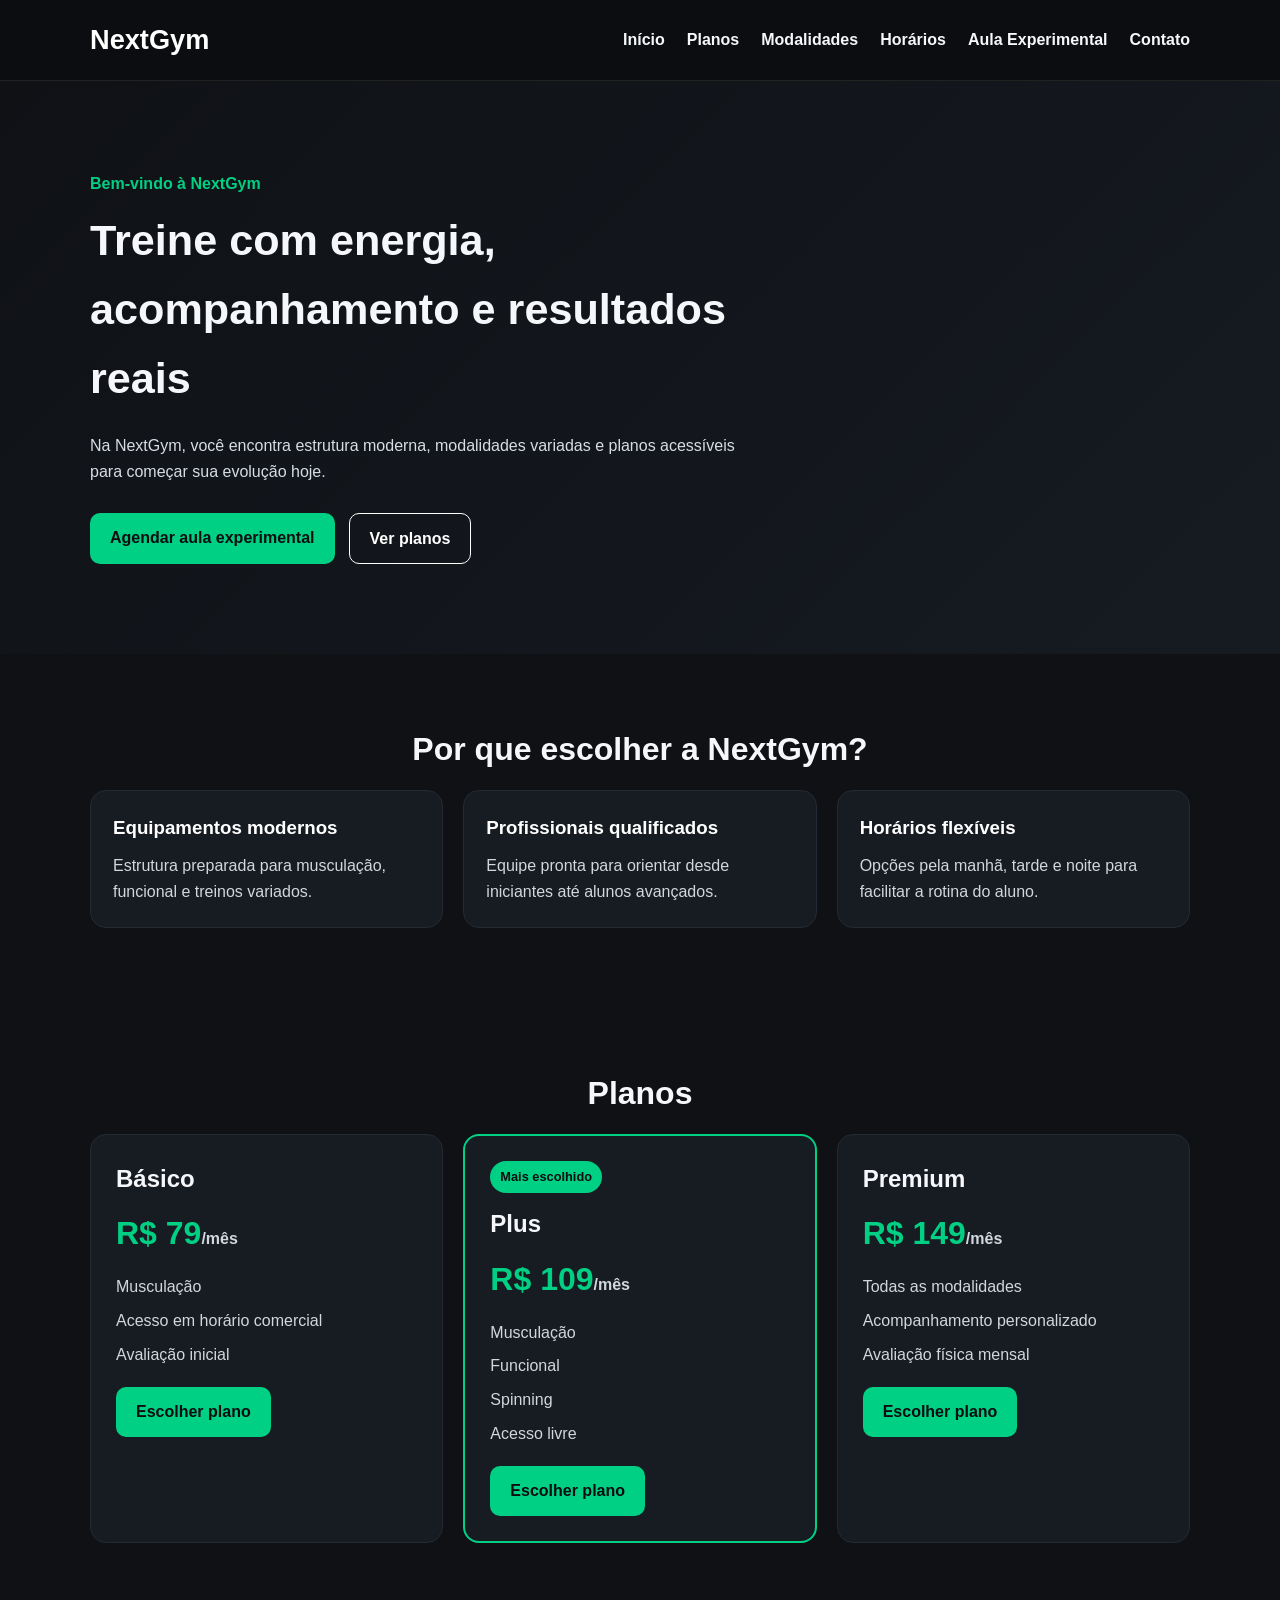
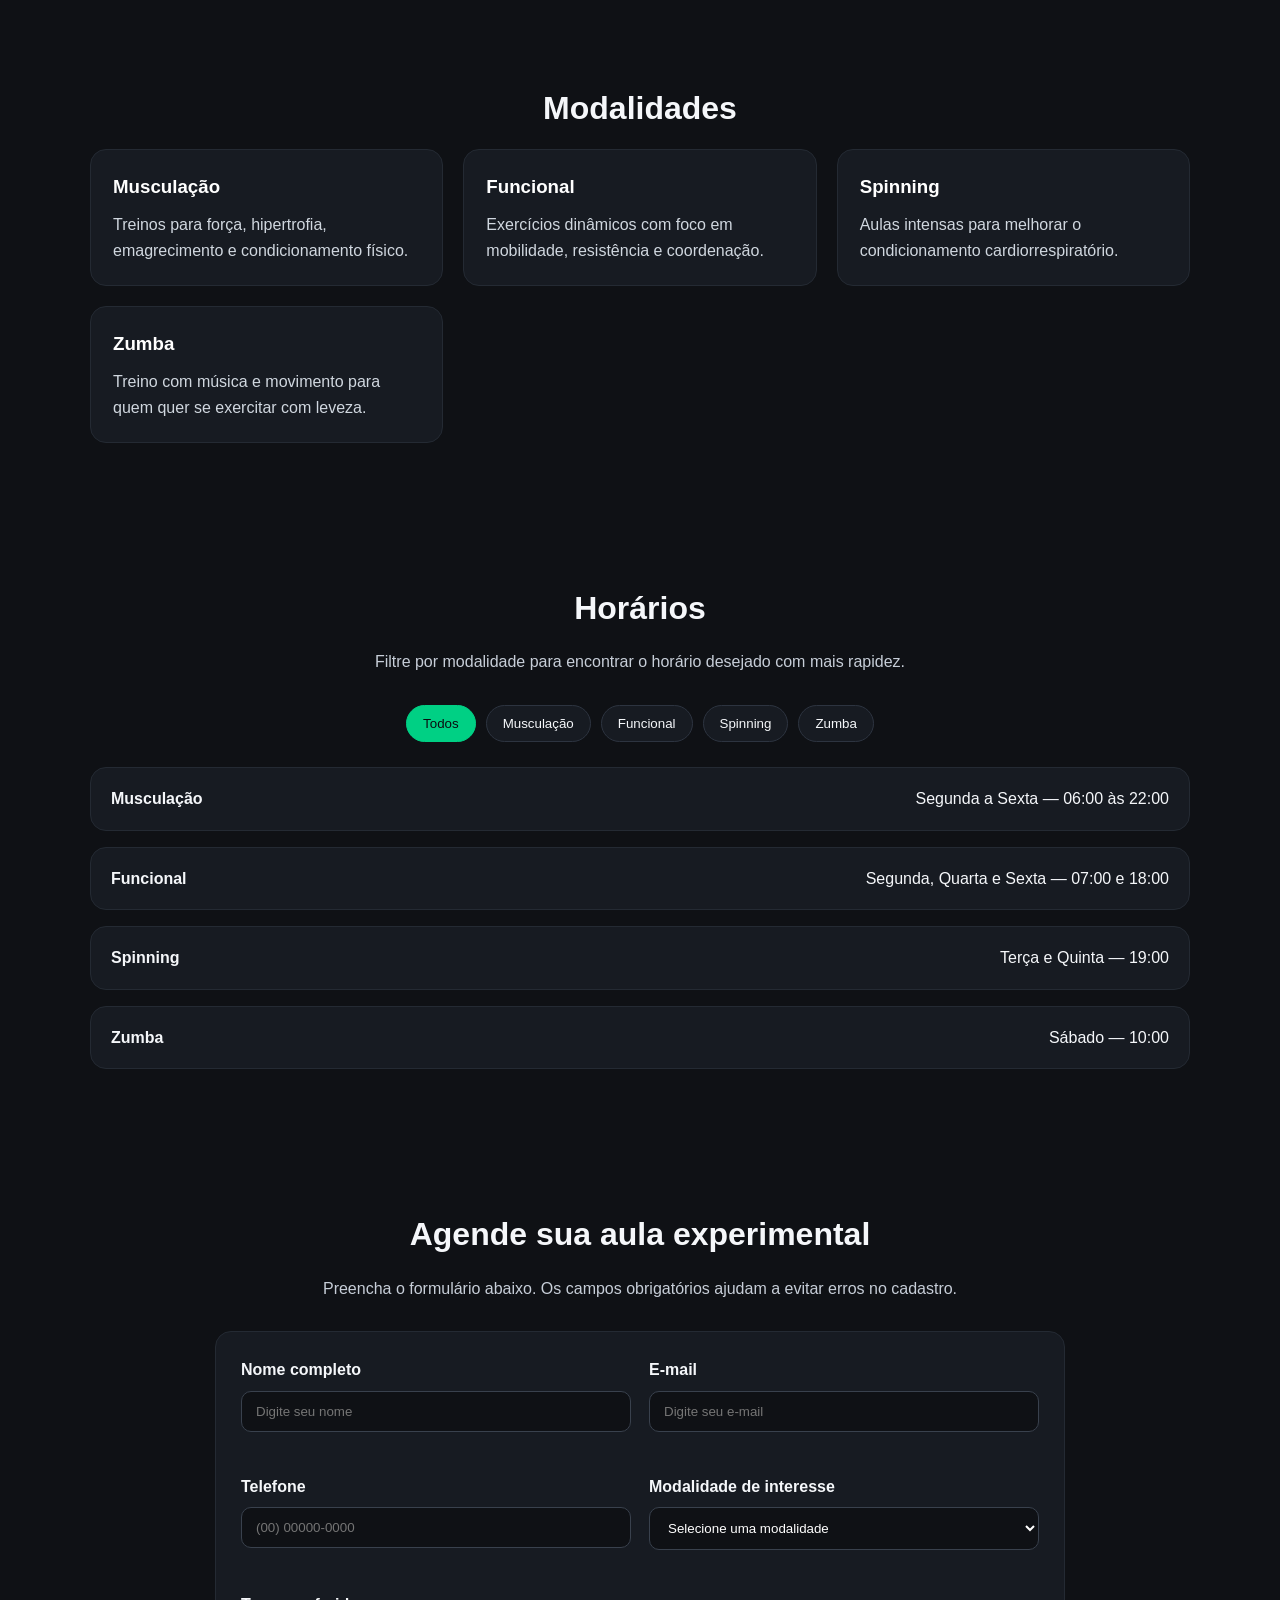
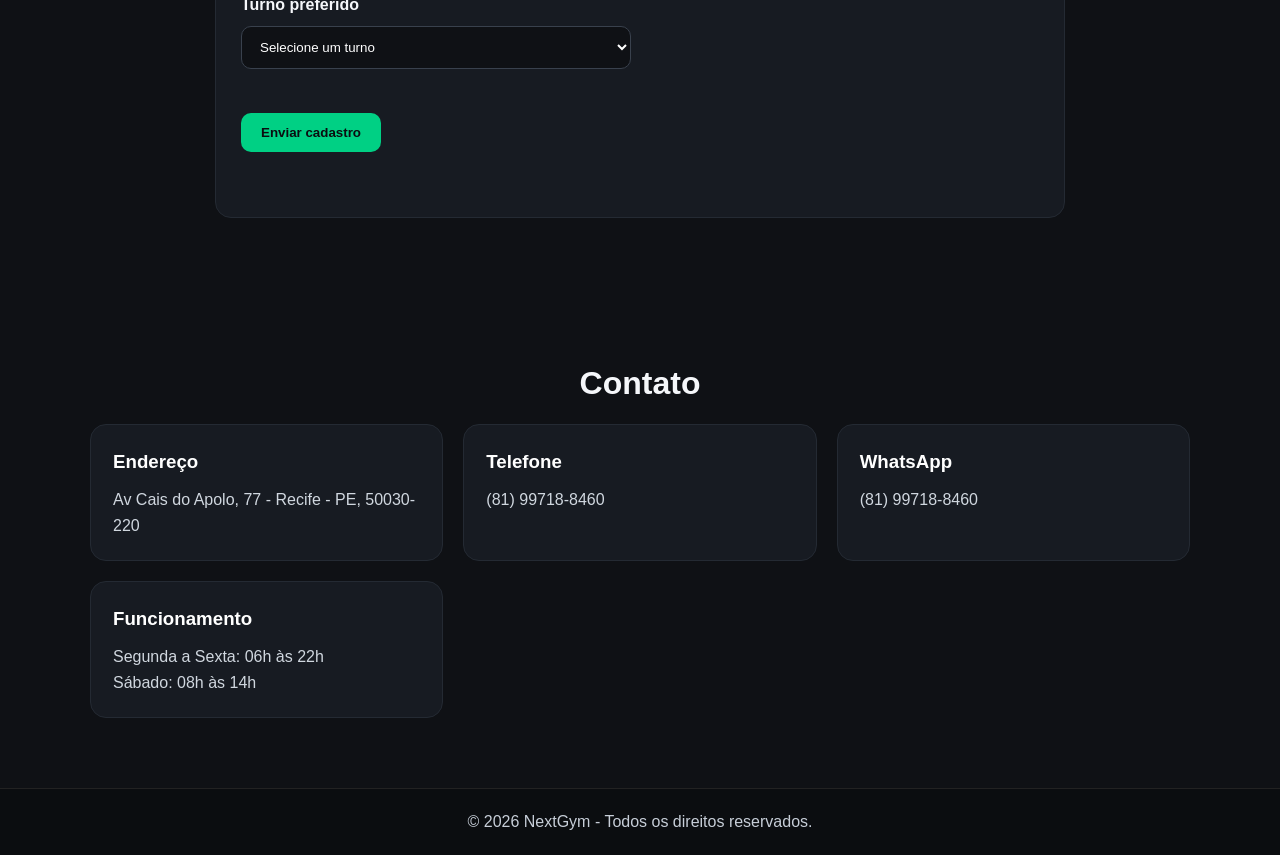
==== index.html @ d0fd31d9 "Criação do projeto NextGym, index.html, style.css, script.js e README.md" ====
<!DOCTYPE html>
<html lang="pt-BR">
<head>
  <meta charset="UTF-8" />
  <meta name="viewport" content="width=device-width, initial-scale=1.0" />
  <title>NextGym | Academia</title>
  <link rel="stylesheet" href="style.css" />
</head>
<body>
  <header class="header">
    <div class="container nav">
      <h1 class="logo">NextGym</h1>

      <button class="menu-toggle" id="menuToggle" aria-label="Abrir menu">
        ☰
      </button>

      <nav id="navMenu">
        <ul class="nav-list">
          <li><a href="#inicio">Início</a></li>
          <li><a href="#planos">Planos</a></li>
          <li><a href="#modalidades">Modalidades</a></li>
          <li><a href="#horarios">Horários</a></li>
          <li><a href="#aula">Aula Experimental</a></li>
          <li><a href="#contato">Contato</a></li>
        </ul>
      </nav>
    </div>
  </header>

  <main>
    <section id="inicio" class="hero">
      <div class="container hero-content">
        <div>
          <p class="tag">Bem-vindo à NextGym</p>
          <h2>Treine com energia, acompanhamento e resultados reais</h2>
          <p class="hero-text">
            Na NextGym, você encontra estrutura moderna, modalidades variadas
            e planos acessíveis para começar sua evolução hoje.
          </p>
          <div class="hero-buttons">
            <a href="#aula" class="btn primary">Agendar aula experimental</a>
            <a href="#planos" class="btn secondary">Ver planos</a>
          </div>
        </div>
      </div>
    </section>

    <section class="benefits">
      <div class="container">
        <h2 class="section-title">Por que escolher a NextGym?</h2>
        <div class="cards">
          <article class="card">
            <h3>Equipamentos modernos</h3>
            <p>Estrutura preparada para musculação, funcional e treinos variados.</p>
          </article>

          <article class="card">
            <h3>Profissionais qualificados</h3>
            <p>Equipe pronta para orientar desde iniciantes até alunos avançados.</p>
          </article>

          <article class="card">
            <h3>Horários flexíveis</h3>
            <p>Opções pela manhã, tarde e noite para facilitar a rotina do aluno.</p>
          </article>
        </div>
      </div>
    </section>

    <section id="planos" class="plans">
      <div class="container">
        <h2 class="section-title">Planos</h2>
        <div class="cards">
          <article class="plan-card">
            <h3>Básico</h3>
            <p class="price">R$ 79<span>/mês</span></p>
            <ul>
              <li>Musculação</li>
              <li>Acesso em horário comercial</li>
              <li>Avaliação inicial</li>
            </ul>
            <a href="#aula" class="btn primary">Escolher plano</a>
          </article>

          <article class="plan-card featured">
            <span class="badge">Mais escolhido</span>
            <h3>Plus</h3>
            <p class="price">R$ 109<span>/mês</span></p>
            <ul>
              <li>Musculação</li>
              <li>Funcional</li>
              <li>Spinning</li>
              <li>Acesso livre</li>
            </ul>
            <a href="#aula" class="btn primary">Escolher plano</a>
          </article>

          <article class="plan-card">
            <h3>Premium</h3>
            <p class="price">R$ 149<span>/mês</span></p>
            <ul>
              <li>Todas as modalidades</li>
              <li>Acompanhamento personalizado</li>
              <li>Avaliação física mensal</li>
            </ul>
            <a href="#aula" class="btn primary">Escolher plano</a>
          </article>
        </div>
      </div>
    </section>

    <section id="modalidades" class="modalities">
      <div class="container">
        <h2 class="section-title">Modalidades</h2>
        <div class="cards">
          <article class="card">
            <h3>Musculação</h3>
            <p>Treinos para força, hipertrofia, emagrecimento e condicionamento físico.</p>
          </article>

          <article class="card">
            <h3>Funcional</h3>
            <p>Exercícios dinâmicos com foco em mobilidade, resistência e coordenação.</p>
          </article>

          <article class="card">
            <h3>Spinning</h3>
            <p>Aulas intensas para melhorar o condicionamento cardiorrespiratório.</p>
          </article>

          <article class="card">
            <h3>Zumba</h3>
            <p>Treino com música e movimento para quem quer se exercitar com leveza.</p>
          </article>
        </div>
      </div>
    </section>

    <section id="horarios" class="schedule">
      <div class="container">
        <h2 class="section-title">Horários</h2>
        <p class="section-subtitle">
          Filtre por modalidade para encontrar o horário desejado com mais rapidez.
        </p>

        <div class="filters">
          <button class="filter-btn active" data-filter="todos">Todos</button>
          <button class="filter-btn" data-filter="musculacao">Musculação</button>
          <button class="filter-btn" data-filter="funcional">Funcional</button>
          <button class="filter-btn" data-filter="spinning">Spinning</button>
          <button class="filter-btn" data-filter="zumba">Zumba</button>
        </div>

        <div class="schedule-list" id="scheduleList">
          <div class="schedule-item" data-category="musculacao">
            <strong>Musculação</strong>
            <span>Segunda a Sexta — 06:00 às 22:00</span>
          </div>

          <div class="schedule-item" data-category="funcional">
            <strong>Funcional</strong>
            <span>Segunda, Quarta e Sexta — 07:00 e 18:00</span>
          </div>

          <div class="schedule-item" data-category="spinning">
            <strong>Spinning</strong>
            <span>Terça e Quinta — 19:00</span>
          </div>

          <div class="schedule-item" data-category="zumba">
            <strong>Zumba</strong>
            <span>Sábado — 10:00</span>
          </div>
        </div>

        <p class="empty-message hidden" id="emptyMessage">
          Nenhum horário encontrado para esse filtro.
        </p>
      </div>
    </section>

    <section id="aula" class="trial">
      <div class="container">
        <h2 class="section-title">Agende sua aula experimental</h2>
        <p class="section-subtitle">
          Preencha o formulário abaixo. Os campos obrigatórios ajudam a evitar erros no cadastro.
        </p>

        <form id="trialForm" novalidate>
          <div class="form-grid">
            <div class="form-group">
              <label for="name">Nome completo</label>
              <input type="text" id="name" name="name" placeholder="Digite seu nome" />
              <small class="error-message"></small>
            </div>

            <div class="form-group">
              <label for="email">E-mail</label>
              <input type="email" id="email" name="email" placeholder="Digite seu e-mail" />
              <small class="error-message"></small>
            </div>

            <div class="form-group">
              <label for="phone">Telefone</label>
              <input type="tel" id="phone" name="phone" placeholder="(00) 00000-0000" />
              <small class="error-message"></small>
            </div>

            <div class="form-group">
              <label for="modality">Modalidade de interesse</label>
              <select id="modality" name="modality">
                <option value="">Selecione uma modalidade</option>
                <option value="Musculação">Musculação</option>
                <option value="Funcional">Funcional</option>
                <option value="Spinning">Spinning</option>
                <option value="Zumba">Zumba</option>
              </select>
              <small class="error-message"></small>
            </div>

            <div class="form-group">
              <label for="shift">Turno preferido</label>
              <select id="shift" name="shift">
                <option value="">Selecione um turno</option>
                <option value="Manhã">Manhã</option>
                <option value="Tarde">Tarde</option>
                <option value="Noite">Noite</option>
              </select>
              <small class="error-message"></small>
            </div>
          </div>

          <button type="submit" class="btn primary submit-btn" id="submitBtn">
            Enviar cadastro
          </button>

          <p class="form-status" id="formStatus" aria-live="polite"></p>
        </form>
      </div>
    </section>

    <section id="contato" class="contact">
      <div class="container">
        <h2 class="section-title">Contato</h2>
        <div class="cards">
          <article class="card">
            <h3>Endereço</h3>
            <p>Av Cais do Apolo, 77 - Recife - PE, 50030-220</p>
          </article>

          <article class="card">
            <h3>Telefone</h3>
            <p>(81) 99718-8460</p>
          </article>

          <article class="card">
            <h3>WhatsApp</h3>
            <p>(81) 99718-8460</p>
          </article>

          <article class="card">
            <h3>Funcionamento</h3>
            <p>Segunda a Sexta: 06h às 22h<br>Sábado: 08h às 14h</p>
          </article>
        </div>
      </div>
    </section>
  </main>

  <footer class="footer">
    <div class="container">
      <p>© 2026 NextGym - Todos os direitos reservados.</p>
    </div>
  </footer>

  <script src="script.js"></script>
</body>
</html>
---- style.css ----
* {
  margin: 0;
  padding: 0;
  box-sizing: border-box;
}

html {
  scroll-behavior: smooth;
}

body {
  font-family: Arial, Helvetica, sans-serif;
  line-height: 1.6;
  background-color: #0f1115;
  color: #f5f7fa;
}

.container {
  width: min(1100px, 90%);
  margin: 0 auto;
}

.header {
  background: #0b0d10;
  position: sticky;
  top: 0;
  z-index: 1000;
  border-bottom: 1px solid #222;
}

.nav {
  display: flex;
  justify-content: space-between;
  align-items: center;
  padding: 18px 0;
}

.logo {
  font-size: 1.7rem;
  color: #ffffff;
}

.nav-list {
  display: flex;
  list-style: none;
  gap: 22px;
}

.nav-list a {
  color: #f5f7fa;
  text-decoration: none;
  font-weight: bold;
  transition: 0.3s;
}

.nav-list a:hover {
  color: #00d084;
}

.menu-toggle {
  display: none;
  background: transparent;
  border: none;
  color: white;
  font-size: 1.7rem;
  cursor: pointer;
}

.hero {
  padding: 90px 0;
  background: linear-gradient(135deg, #0f1115, #161b22);
}

.tag {
  color: #00d084;
  font-weight: bold;
  margin-bottom: 10px;
}

.hero h2 {
  font-size: 2.7rem;
  max-width: 700px;
  margin-bottom: 20px;
}

.hero-text {
  max-width: 650px;
  margin-bottom: 28px;
  color: #d7dde5;
}

.hero-buttons {
  display: flex;
  gap: 14px;
  flex-wrap: wrap;
}

.btn {
  display: inline-block;
  padding: 12px 20px;
  border-radius: 10px;
  text-decoration: none;
  font-weight: bold;
  border: none;
  cursor: pointer;
  transition: 0.3s;
}

.btn.primary {
  background: #00d084;
  color: #0b0d10;
}

.btn.primary:hover {
  opacity: 0.9;
}

.btn.secondary {
  background: transparent;
  color: #ffffff;
  border: 1px solid #ffffff;
}

.btn.secondary:hover {
  background: #ffffff;
  color: #0b0d10;
}

section {
  padding: 70px 0;
}

.section-title {
  font-size: 2rem;
  margin-bottom: 15px;
  text-align: center;
}

.section-subtitle {
  text-align: center;
  color: #c7ced8;
  max-width: 700px;
  margin: 0 auto 30px;
}

.cards {
  display: grid;
  grid-template-columns: repeat(3, 1fr);
  gap: 20px;
}

.card,
.plan-card,
.schedule-item,
form {
  background: #171b22;
  border: 1px solid #242a33;
  border-radius: 16px;
}

.card {
  padding: 22px;
}

.card h3 {
  margin-bottom: 10px;
  color: #ffffff;
}

.card p {
  color: #d0d7df;
}

.plans .cards {
  align-items: stretch;
}

.plan-card {
  padding: 25px;
  position: relative;
}

.plan-card h3 {
  font-size: 1.5rem;
  margin-bottom: 10px;
}

.price {
  font-size: 2rem;
  font-weight: bold;
  margin-bottom: 15px;
  color: #00d084;
}

.price span {
  font-size: 1rem;
  color: #d0d7df;
}

.plan-card ul {
  list-style: none;
  margin-bottom: 20px;
}

.plan-card li {
  margin-bottom: 8px;
  color: #d0d7df;
}

.featured {
  border: 2px solid #00d084;
}

.badge {
  display: inline-block;
  background: #00d084;
  color: #0b0d10;
  font-size: 0.8rem;
  font-weight: bold;
  padding: 6px 10px;
  border-radius: 999px;
  margin-bottom: 12px;
}

.filters {
  display: flex;
  gap: 10px;
  flex-wrap: wrap;
  justify-content: center;
  margin-bottom: 25px;
}

.filter-btn {
  padding: 10px 16px;
  border-radius: 999px;
  border: 1px solid #2d3440;
  background: #171b22;
  color: #f5f7fa;
  cursor: pointer;
  transition: 0.3s;
}

.filter-btn.active,
.filter-btn:hover {
  background: #00d084;
  color: #0b0d10;
  border-color: #00d084;
}

.schedule-list {
  display: grid;
  gap: 16px;
}

.schedule-item {
  padding: 18px 20px;
  display: flex;
  justify-content: space-between;
  gap: 20px;
  flex-wrap: wrap;
}

.empty-message {
  text-align: center;
  margin-top: 20px;
  color: #ffb3b3;
  font-weight: bold;
}

.hidden {
  display: none;
}

form {
  max-width: 850px;
  margin: 0 auto;
  padding: 25px;
}

.form-grid {
  display: grid;
  grid-template-columns: repeat(2, 1fr);
  gap: 18px;
}

.form-group {
  display: flex;
  flex-direction: column;
}

.form-group label {
  margin-bottom: 8px;
  font-weight: bold;
}

.form-group input,
.form-group select {
  padding: 12px 14px;
  border-radius: 10px;
  border: 1px solid #39414d;
  background: #0f1115;
  color: #ffffff;
  outline: none;
}

.form-group input:focus,
.form-group select:focus {
  border-color: #00d084;
}

.error {
  border-color: #ff6b6b !important;
}

.error-message {
  color: #ff8f8f;
  margin-top: 6px;
  min-height: 18px;
  font-size: 0.9rem;
}

.submit-btn {
  margin-top: 20px;
}

.form-status {
  margin-top: 16px;
  font-weight: bold;
  min-height: 24px;
}

.success {
  color: #7dffb7;
}

.failure {
  color: #ff8f8f;
}

.footer {
  background: #0b0d10;
  padding: 20px 0;
  text-align: center;
  border-top: 1px solid #222;
  color: #c7ced8;
}

@media (max-width: 900px) {
  .cards,
  .form-grid {
    grid-template-columns: 1fr 1fr;
  }

  .hero h2 {
    font-size: 2.2rem;
  }
}

@media (max-width: 700px) {
  .menu-toggle {
    display: block;
  }

  nav {
    position: absolute;
    top: 70px;
    right: 5%;
    background: #171b22;
    border: 1px solid #2a313b;
    border-radius: 12px;
    padding: 15px;
    display: none;
  }

  nav.show {
    display: block;
  }

  .nav-list {
    flex-direction: column;
    gap: 12px;
  }

  .cards,
  .form-grid {
    grid-template-columns: 1fr;
  }

  .hero h2 {
    font-size: 1.9rem;
  }

  .schedule-item {
    flex-direction: column;
  }
}
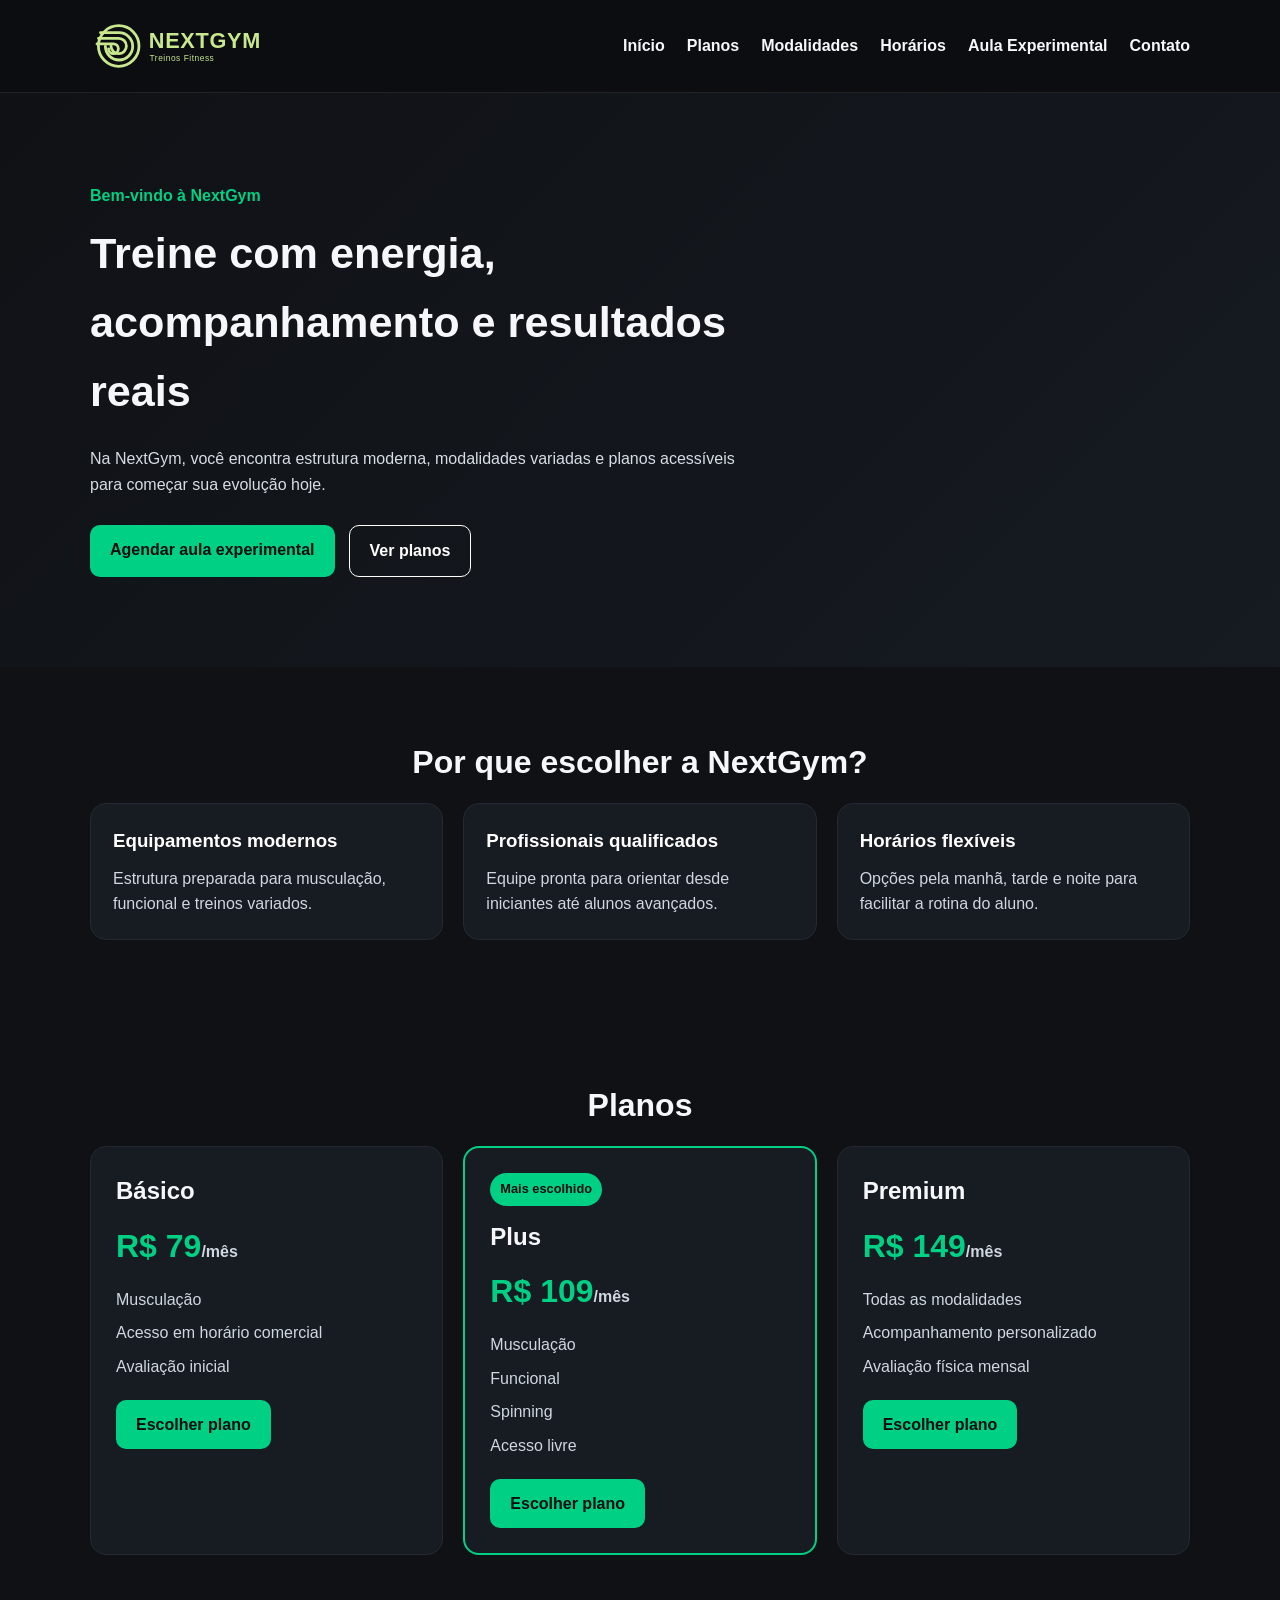
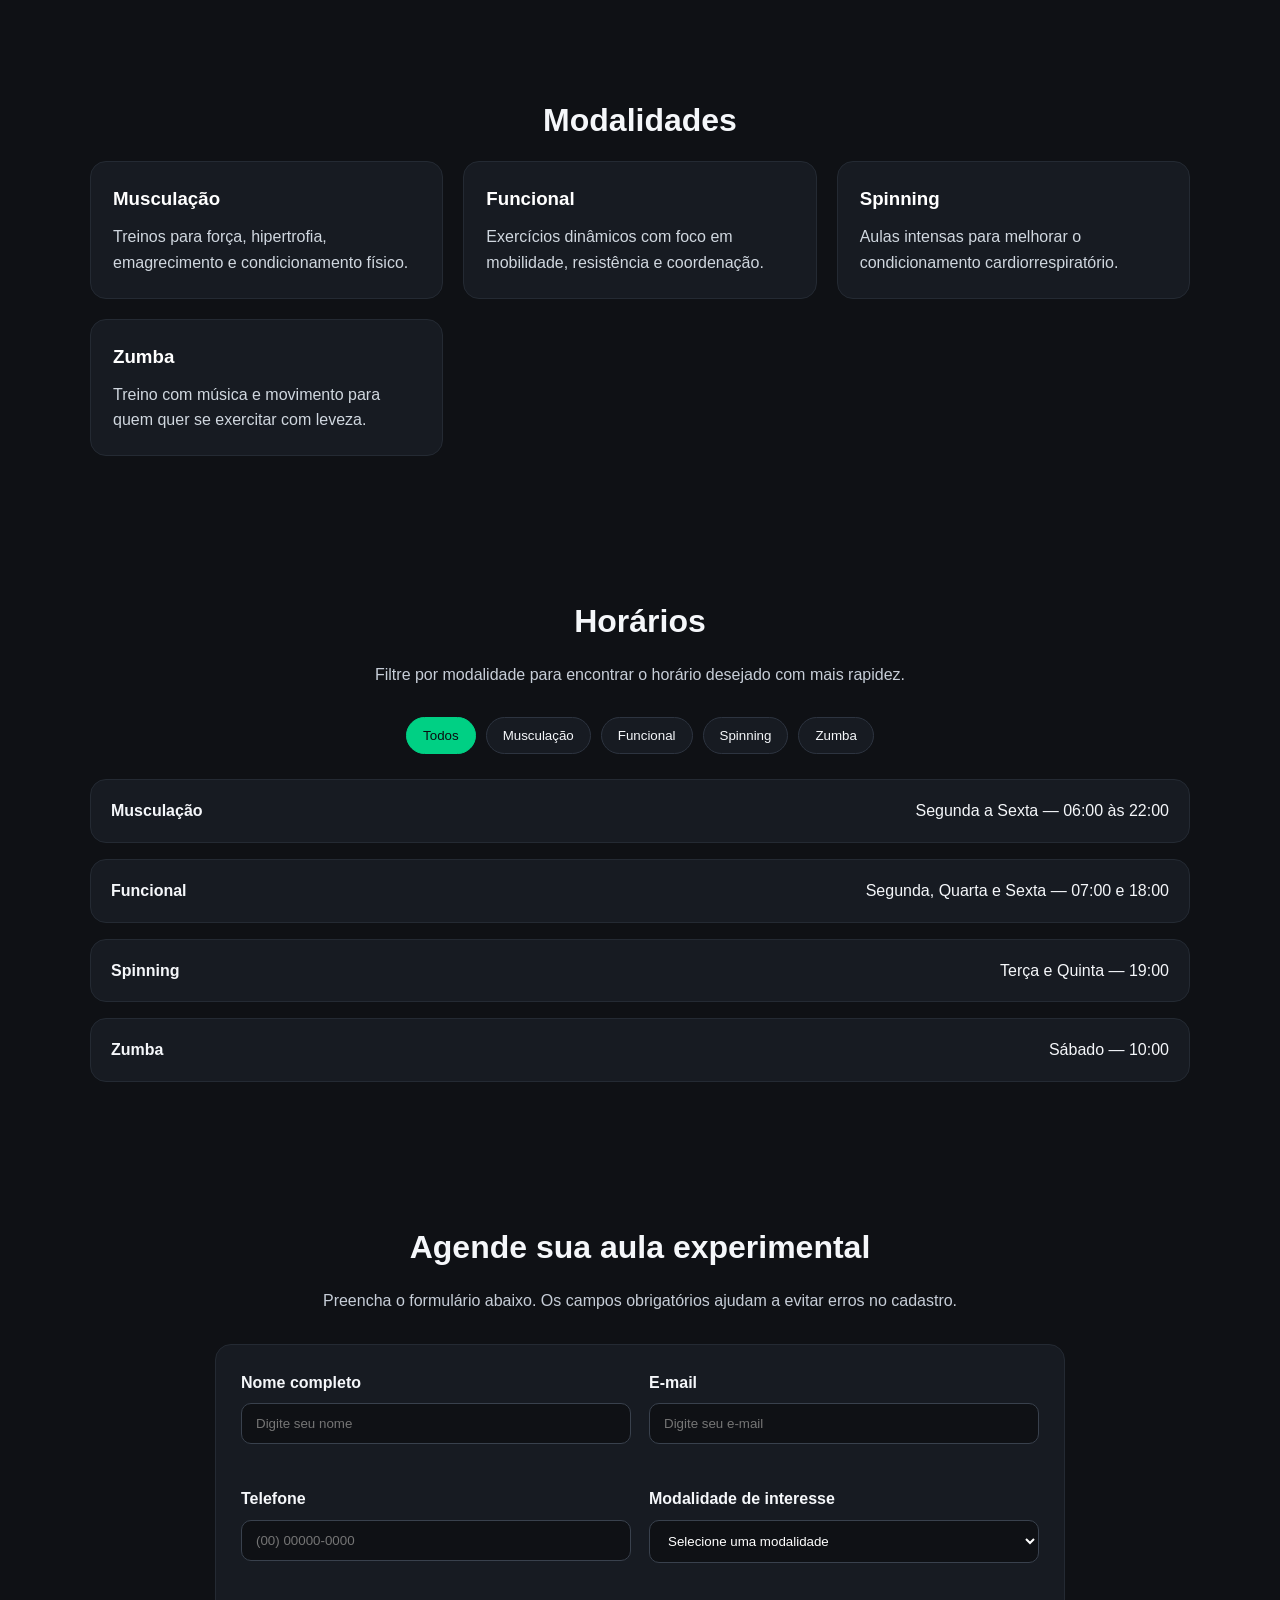
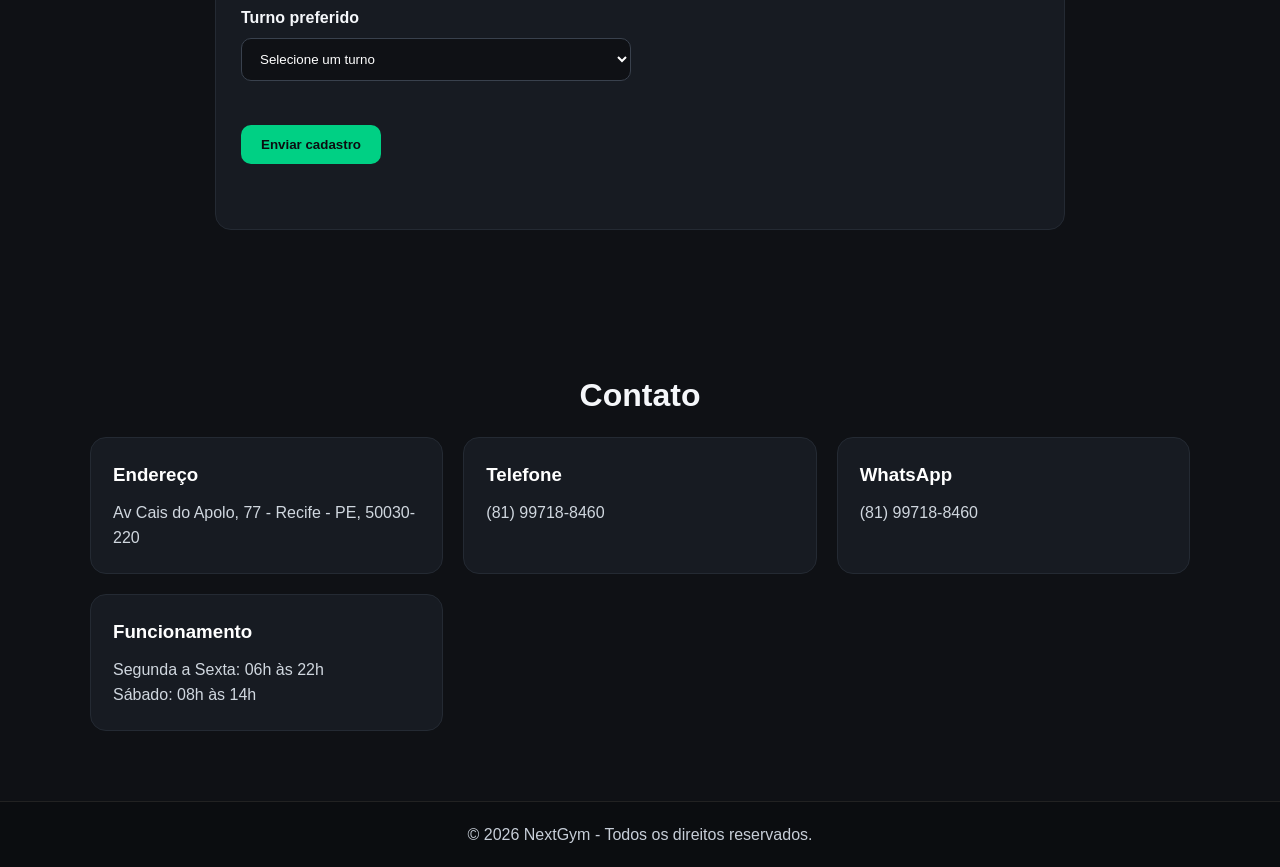
==== commit 66c5bdd8: "Adição de imagem logo no header" ====
--- a/index.html
+++ b/index.html
@@ -9,7 +9,11 @@
 <body>
   <header class="header">
     <div class="container nav">
-      <h1 class="logo">NextGym</h1>
+      <h1 class="logo">
+        <a href="#inicio" aria-label="Ir para o início">
+          <img src="logo-nextgym.svg" alt="NextGym Treinos Fitness" />
+        </a>
+      </h1>
 
       <button class="menu-toggle" id="menuToggle" aria-label="Abrir menu">
         ☰
@@ -276,4 +280,4 @@
 
   <script src="script.js"></script>
 </body>
-</html>+</html>
--- a/style.css
+++ b/style.css
@@ -33,11 +33,23 @@
   justify-content: space-between;
   align-items: center;
   padding: 18px 0;
+  position: relative;
 }
 
 .logo {
-  font-size: 1.7rem;
-  color: #ffffff;
+  line-height: 0;
+}
+
+.logo a {
+  display: inline-flex;
+  align-items: center;
+  text-decoration: none;
+}
+
+.logo img {
+  width: auto;
+  height: 56px;
+  display: block;
 }
 
 .nav-list {
@@ -354,22 +366,28 @@
   .hero h2 {
     font-size: 2.2rem;
   }
-}
-
-@media (max-width: 700px) {
+
+  .container {
+    width: min(1100px, 92%);
+  }
+}
+
+@media (max-width: 860px) {
   .menu-toggle {
     display: block;
   }
 
   nav {
     position: absolute;
-    top: 70px;
-    right: 5%;
+    top: calc(100% + 12px);
+    left: 0;
+    right: 0;
     background: #171b22;
     border: 1px solid #2a313b;
     border-radius: 12px;
-    padding: 15px;
+    padding: 18px;
     display: none;
+    width: 100%;
   }
 
   nav.show {
@@ -381,16 +399,95 @@
     gap: 12px;
   }
 
+  .nav-list a {
+    display: block;
+  }
+
+  .hero {
+    padding: 72px 0;
+  }
+
+  .hero h2 {
+    font-size: 2rem;
+  }
+
+  .hero-text {
+    max-width: 100%;
+  }
+
+  .cards {
+    grid-template-columns: 1fr 1fr;
+  }
+
+  .form-grid {
+    grid-template-columns: 1fr;
+  }
+
+  .schedule-item {
+    align-items: flex-start;
+  }
+}
+
+@media (max-width: 640px) {
+  section {
+    padding: 56px 0;
+  }
+
+  .container {
+    width: min(1100px, 94%);
+  }
+
   .cards,
   .form-grid {
     grid-template-columns: 1fr;
   }
 
+  .logo {
+    max-width: calc(100% - 72px);
+  }
+
+  .logo img {
+    height: 46px;
+  }
+
   .hero h2 {
-    font-size: 1.9rem;
+    font-size: 1.75rem;
+  }
+
+  .section-title {
+    font-size: 1.65rem;
+  }
+
+  .hero-buttons {
+    flex-direction: column;
+    align-items: stretch;
+  }
+
+  .hero-buttons .btn,
+  .submit-btn {
+    width: 100%;
+    text-align: center;
+  }
+
+  .filters {
+    justify-content: flex-start;
+    flex-wrap: nowrap;
+    overflow-x: auto;
+    padding-bottom: 6px;
+    scrollbar-width: thin;
+  }
+
+  .filter-btn {
+    white-space: nowrap;
+  }
+
+  .card,
+  .plan-card,
+  form {
+    padding: 20px;
   }
 
   .schedule-item {
     flex-direction: column;
   }
-}+}
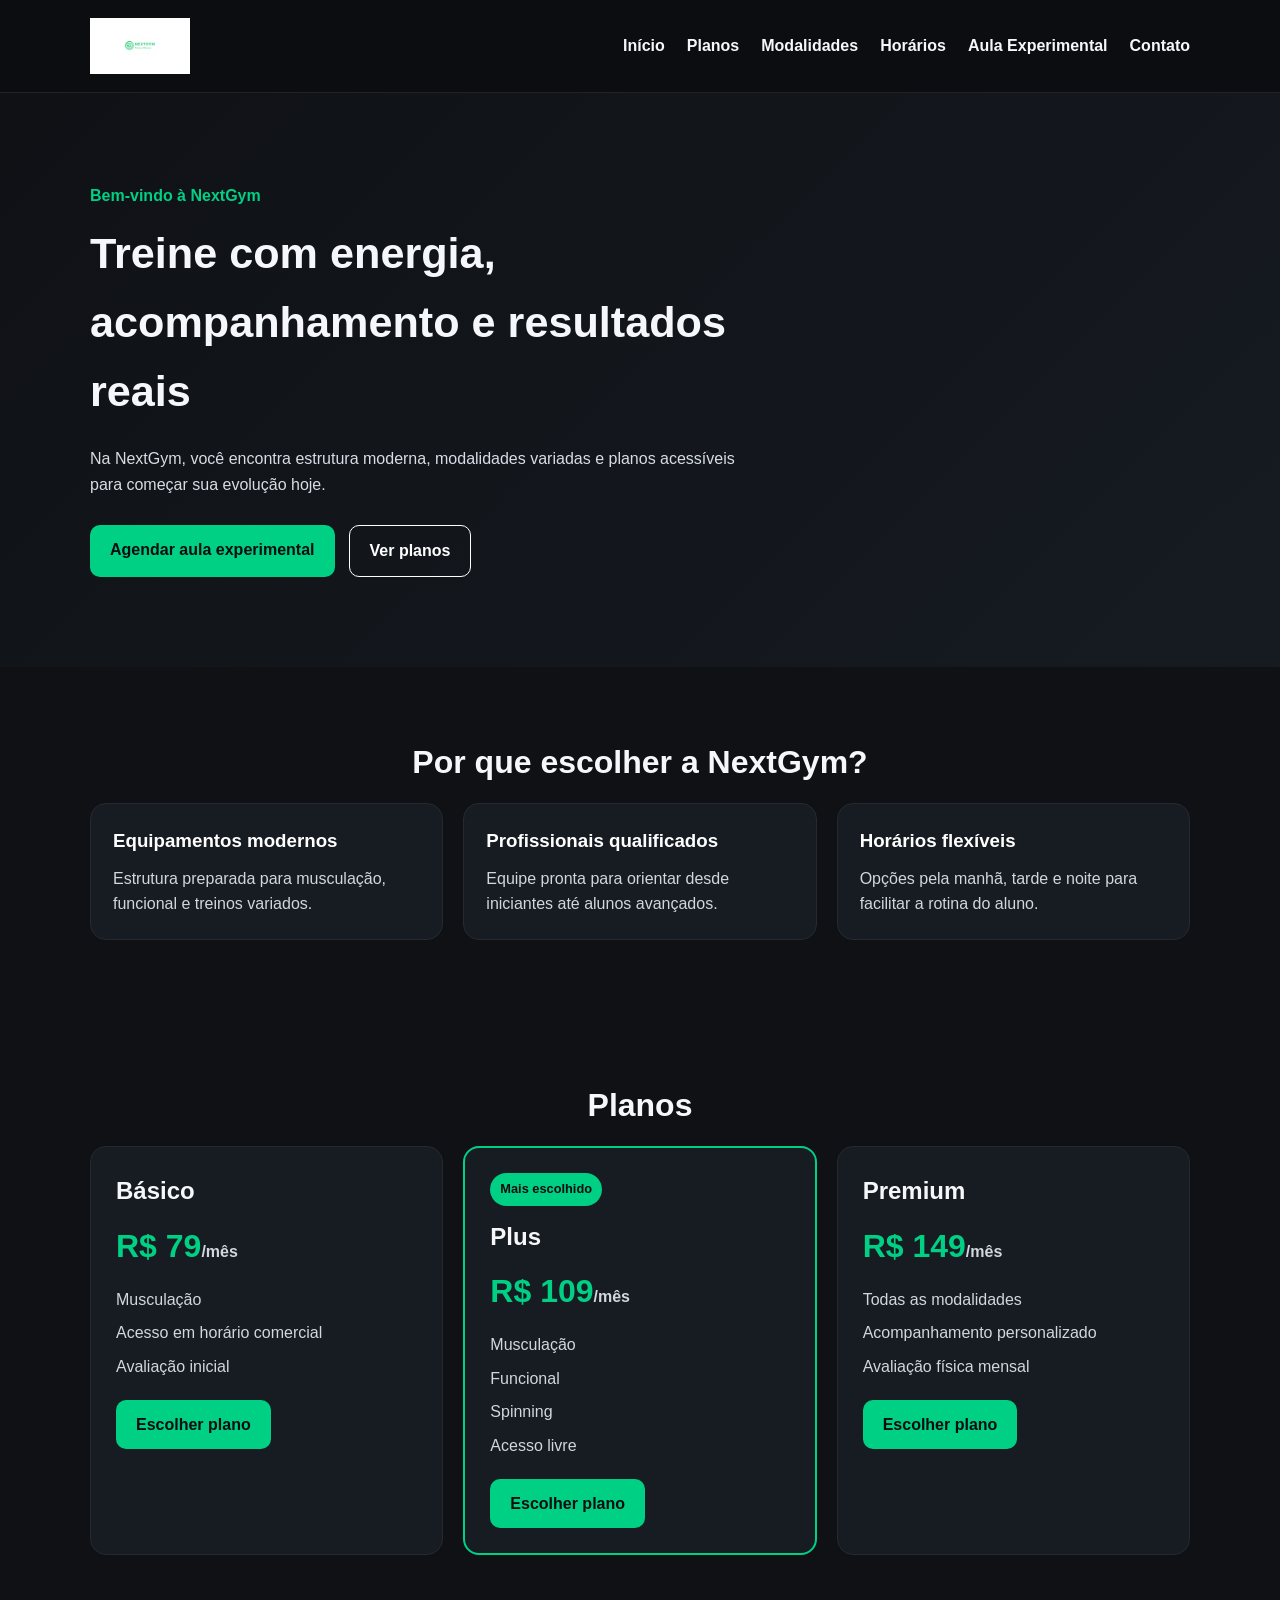
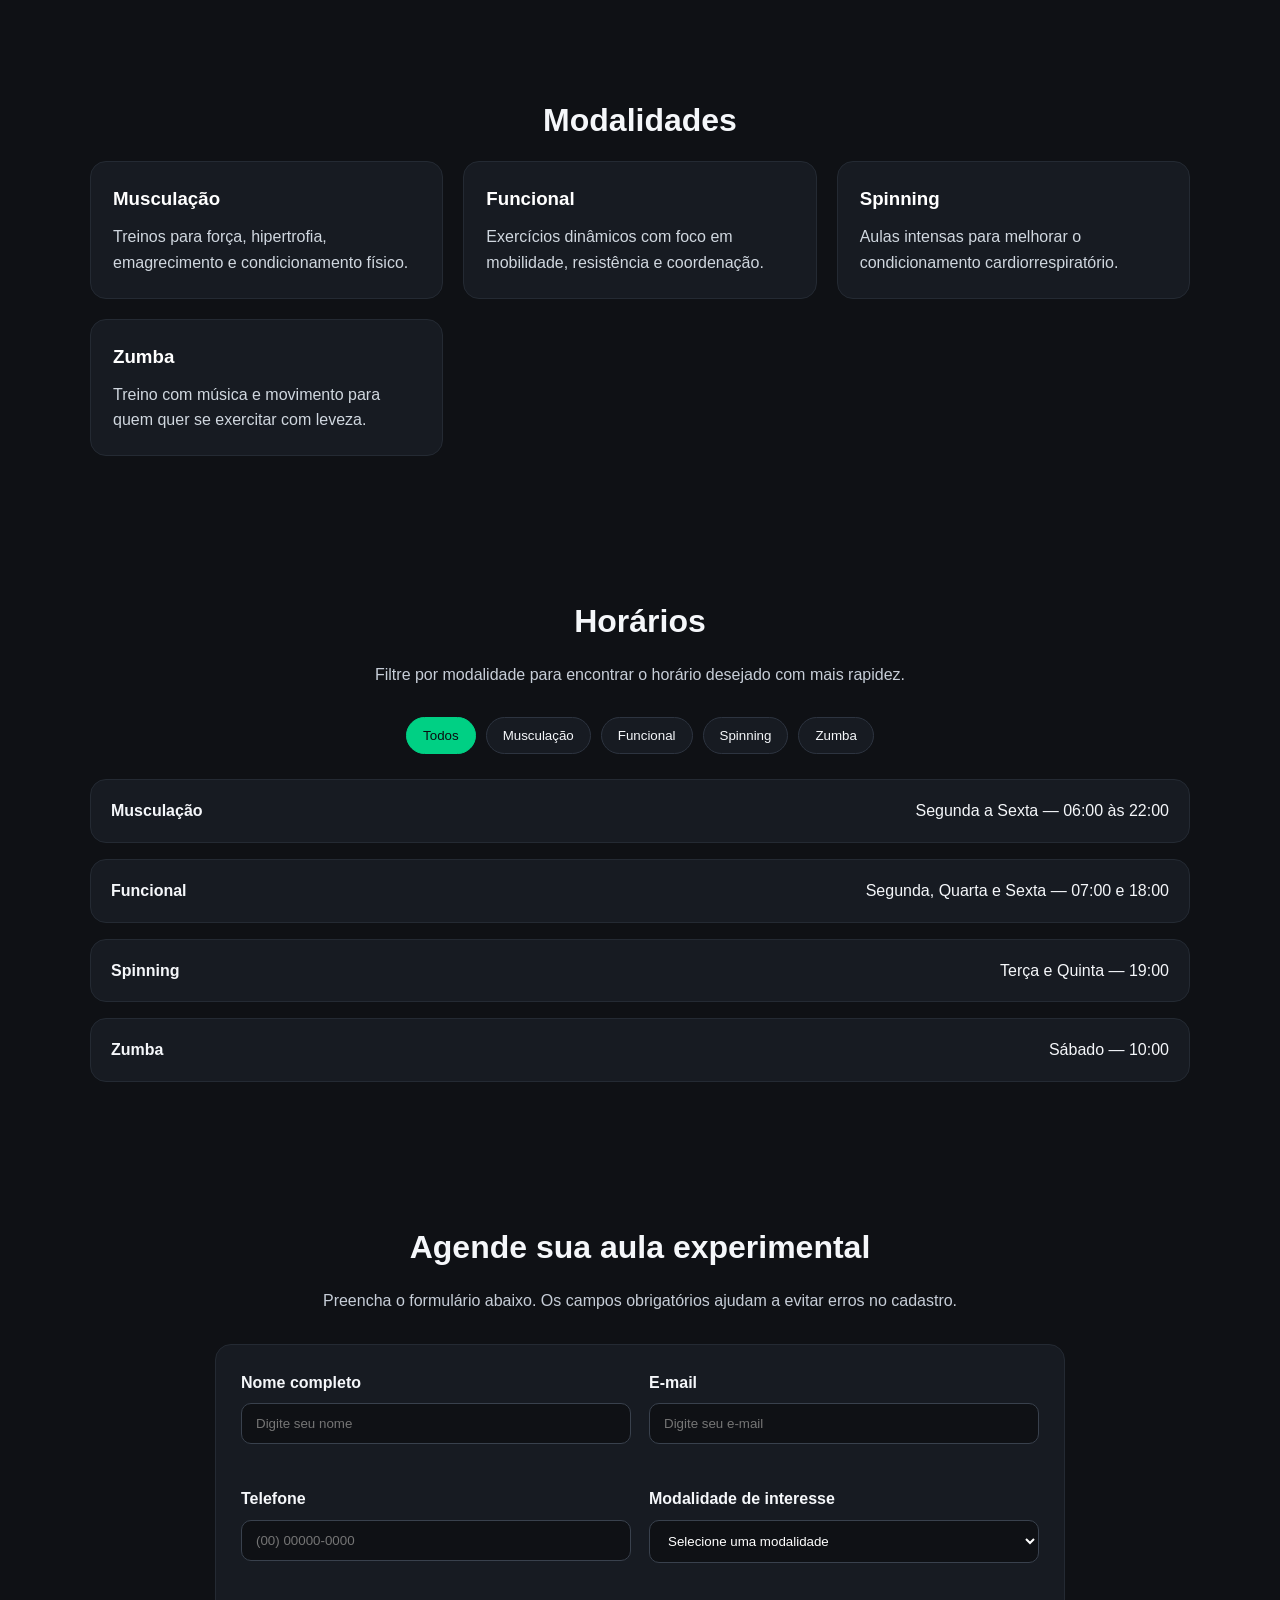
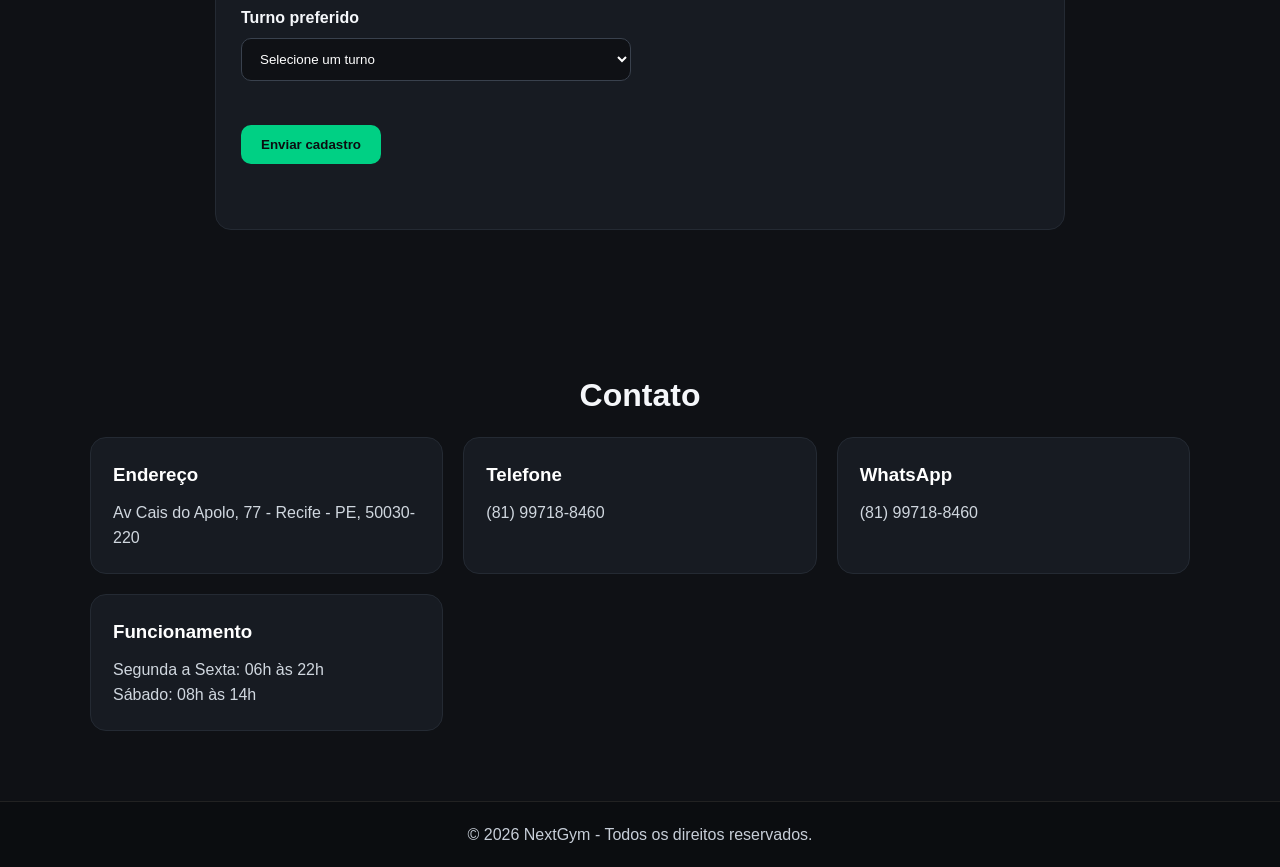
==== commit 8a2e8321: "ajuste de cor da logo" ====
--- a/index.html
+++ b/index.html
@@ -11,7 +11,7 @@
     <div class="container nav">
       <h1 class="logo">
         <a href="#inicio" aria-label="Ir para o início">
-          <img src="logo-nextgym.svg" alt="NextGym Treinos Fitness" />
+          <img src="logo-nextgym.png" alt="NextGym Treinos Fitness" />
         </a>
       </h1>
 
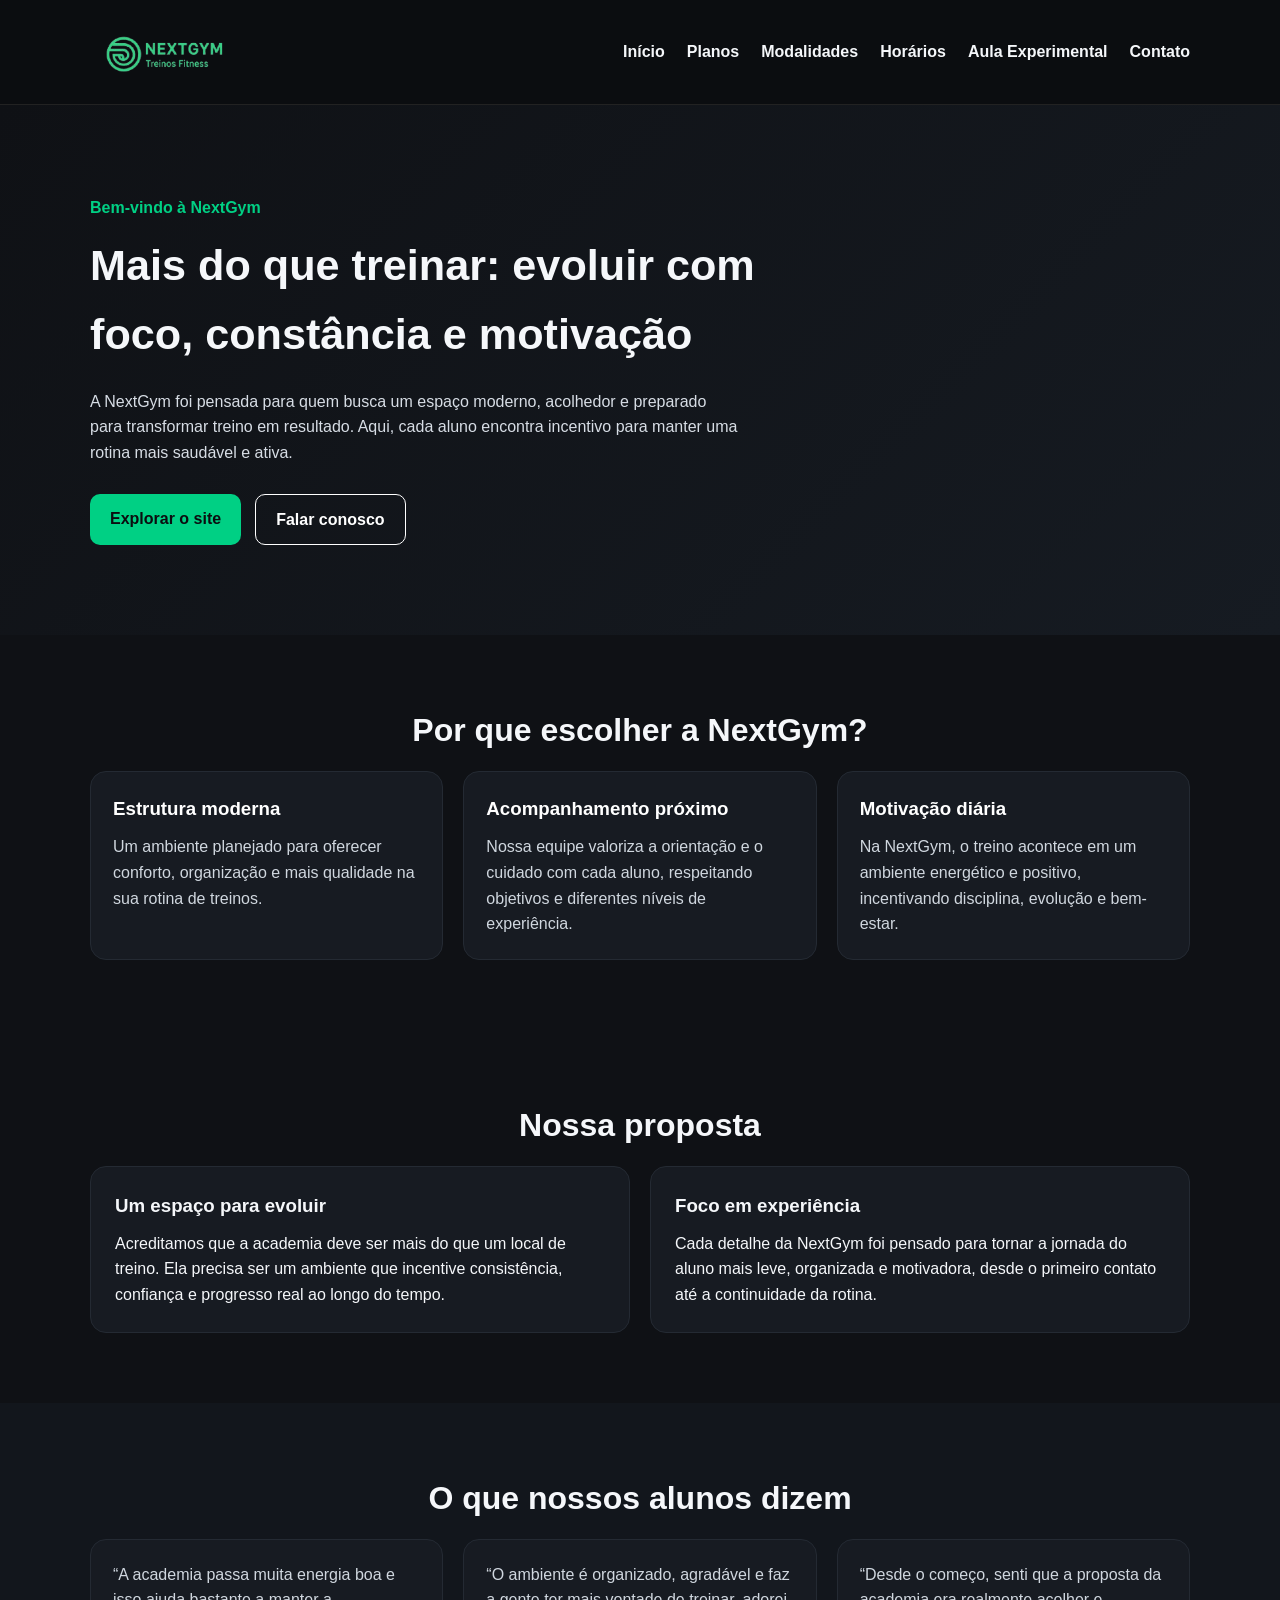
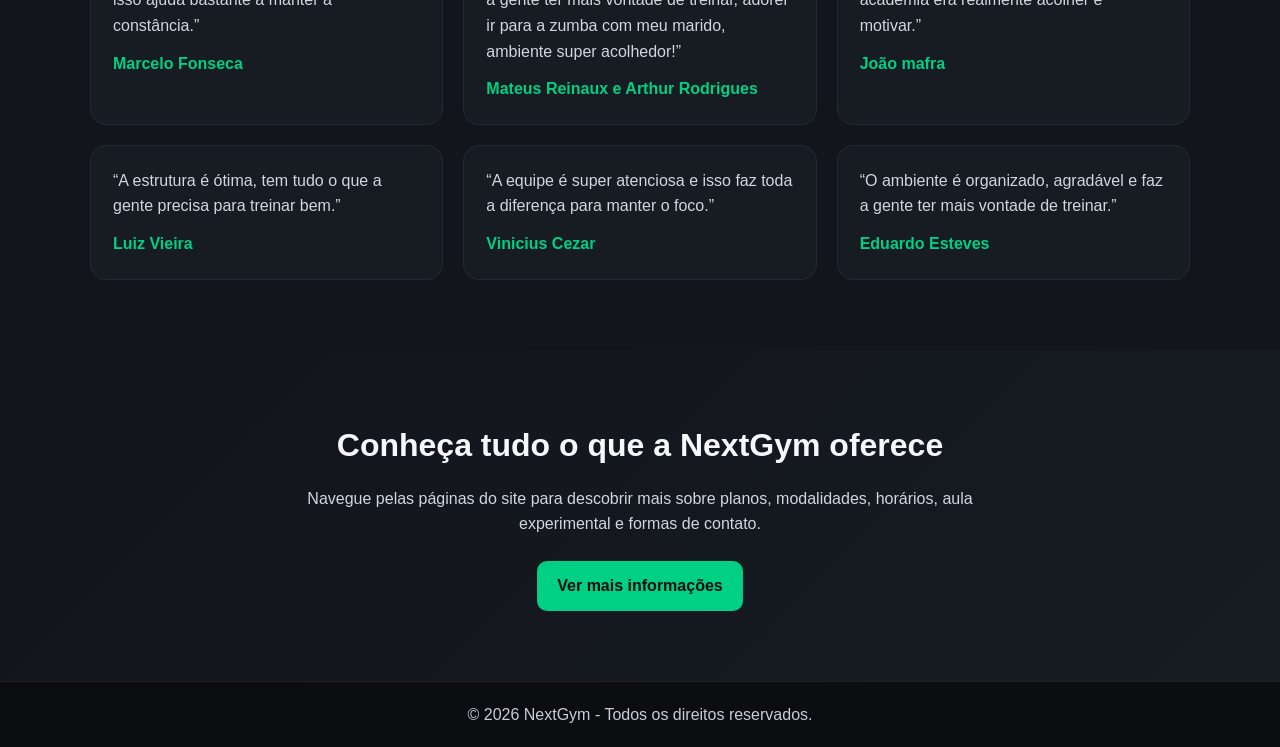
==== commit a6340ae6: "implementação de páginas separadas e reorganização da home" ====
--- a/index.html
+++ b/index.html
@@ -3,48 +3,47 @@
 <head>
   <meta charset="UTF-8" />
   <meta name="viewport" content="width=device-width, initial-scale=1.0" />
-  <title>NextGym | Academia</title>
+  <title>NextGym | Início</title>
   <link rel="stylesheet" href="style.css" />
 </head>
 <body>
   <header class="header">
     <div class="container nav">
       <h1 class="logo">
-        <a href="#inicio" aria-label="Ir para o início">
+        <a href="index.html" aria-label="Ir para o início">
           <img src="logo-nextgym.png" alt="NextGym Treinos Fitness" />
         </a>
       </h1>
 
-      <button class="menu-toggle" id="menuToggle" aria-label="Abrir menu">
-        ☰
-      </button>
+      <button class="menu-toggle" id="menuToggle" aria-label="Abrir menu">☰</button>
 
       <nav id="navMenu">
         <ul class="nav-list">
-          <li><a href="#inicio">Início</a></li>
-          <li><a href="#planos">Planos</a></li>
-          <li><a href="#modalidades">Modalidades</a></li>
-          <li><a href="#horarios">Horários</a></li>
-          <li><a href="#aula">Aula Experimental</a></li>
-          <li><a href="#contato">Contato</a></li>
+          <li><a href="index.html">Início</a></li>
+          <li><a href="planos.html">Planos</a></li>
+          <li><a href="modalidades.html">Modalidades</a></li>
+          <li><a href="horarios.html">Horários</a></li>
+          <li><a href="aula.html">Aula Experimental</a></li>
+          <li><a href="contato.html">Contato</a></li>
         </ul>
       </nav>
     </div>
   </header>
 
   <main>
-    <section id="inicio" class="hero">
+    <section class="hero">
       <div class="container hero-content">
         <div>
           <p class="tag">Bem-vindo à NextGym</p>
-          <h2>Treine com energia, acompanhamento e resultados reais</h2>
+          <h2>Mais do que treinar: evoluir com foco, constância e motivação</h2>
           <p class="hero-text">
-            Na NextGym, você encontra estrutura moderna, modalidades variadas
-            e planos acessíveis para começar sua evolução hoje.
+            A NextGym foi pensada para quem busca um espaço moderno, acolhedor
+            e preparado para transformar treino em resultado. Aqui, cada aluno
+            encontra incentivo para manter uma rotina mais saudável e ativa.
           </p>
           <div class="hero-buttons">
-            <a href="#aula" class="btn primary">Agendar aula experimental</a>
-            <a href="#planos" class="btn secondary">Ver planos</a>
+            <a href="modalidades.html" class="btn primary">Explorar o site</a>
+            <a href="contato.html" class="btn secondary">Falar conosco</a>
           </div>
         </div>
       </div>
@@ -55,219 +54,115 @@
         <h2 class="section-title">Por que escolher a NextGym?</h2>
         <div class="cards">
           <article class="card">
-            <h3>Equipamentos modernos</h3>
-            <p>Estrutura preparada para musculação, funcional e treinos variados.</p>
+            <h3>Estrutura moderna</h3>
+            <p>
+              Um ambiente planejado para oferecer conforto, organização
+              e mais qualidade na sua rotina de treinos.
+            </p>
           </article>
 
           <article class="card">
-            <h3>Profissionais qualificados</h3>
-            <p>Equipe pronta para orientar desde iniciantes até alunos avançados.</p>
+            <h3>Acompanhamento próximo</h3>
+            <p>
+              Nossa equipe valoriza a orientação e o cuidado com cada aluno,
+              respeitando objetivos e diferentes níveis de experiência.
+            </p>
           </article>
 
           <article class="card">
-            <h3>Horários flexíveis</h3>
-            <p>Opções pela manhã, tarde e noite para facilitar a rotina do aluno.</p>
+            <h3>Motivação diária</h3>
+            <p>
+              Na NextGym, o treino acontece em um ambiente energético e positivo,
+              incentivando disciplina, evolução e bem-estar.
+            </p>
           </article>
         </div>
       </div>
     </section>
 
-    <section id="planos" class="plans">
+    <section>
       <div class="container">
-        <h2 class="section-title">Planos</h2>
+        <h2 class="section-title">Nossa proposta</h2>
+        <div class="info-grid">
+          <div class="highlight-box">
+            <h3>Um espaço para evoluir</h3>
+            <p>
+              Acreditamos que a academia deve ser mais do que um local de treino.
+              Ela precisa ser um ambiente que incentive consistência, confiança
+              e progresso real ao longo do tempo.
+            </p>
+          </div>
+
+          <div class="highlight-box">
+            <h3>Foco em experiência</h3>
+            <p>
+              Cada detalhe da NextGym foi pensado para tornar a jornada do aluno
+              mais leve, organizada e motivadora, desde o primeiro contato até a
+              continuidade da rotina.
+            </p>
+          </div>
+        </div>
+      </div>
+    </section>
+
+    <section class="testimonials">
+      <div class="container">
+        <h2 class="section-title">O que nossos alunos dizem</h2>
         <div class="cards">
-          <article class="plan-card">
-            <h3>Básico</h3>
-            <p class="price">R$ 79<span>/mês</span></p>
-            <ul>
-              <li>Musculação</li>
-              <li>Acesso em horário comercial</li>
-              <li>Avaliação inicial</li>
-            </ul>
-            <a href="#aula" class="btn primary">Escolher plano</a>
+          <article class="testimonial-card">
+            <p>
+              “A academia passa muita energia boa e isso ajuda bastante a manter a constância.”
+            </p>
+            <strong>Marcelo Fonseca</strong>
           </article>
 
-          <article class="plan-card featured">
-            <span class="badge">Mais escolhido</span>
-            <h3>Plus</h3>
-            <p class="price">R$ 109<span>/mês</span></p>
-            <ul>
-              <li>Musculação</li>
-              <li>Funcional</li>
-              <li>Spinning</li>
-              <li>Acesso livre</li>
-            </ul>
-            <a href="#aula" class="btn primary">Escolher plano</a>
+          <article class="testimonial-card">
+            <p>
+              “O ambiente é organizado, agradável e faz a gente ter mais vontade de treinar, adorei ir para a zumba com meu marido, ambiente super acolhedor!”
+            </p>
+            <strong>Mateus Reinaux e Arthur Rodrigues</strong>
           </article>
 
-          <article class="plan-card">
-            <h3>Premium</h3>
-            <p class="price">R$ 149<span>/mês</span></p>
-            <ul>
-              <li>Todas as modalidades</li>
-              <li>Acompanhamento personalizado</li>
-              <li>Avaliação física mensal</li>
-            </ul>
-            <a href="#aula" class="btn primary">Escolher plano</a>
+          <article class="testimonial-card">
+            <p>
+              “Desde o começo, senti que a proposta da academia era realmente acolher e motivar.”
+            </p>
+            <strong>João mafra</strong>
+          </article>
+
+          <article class="testimonial-card">
+            <p>
+              “A estrutura é ótima, tem tudo o que a gente precisa para treinar bem.”
+            </p>
+            <strong>Luiz Vieira</strong>
+          </article>
+
+          <article class="testimonial-card">
+            <p>
+              “A equipe é super atenciosa e isso faz toda a diferença para manter o foco.”
+            </p>
+            <strong>Vinicius Cezar</strong>
+          </article>
+
+
+          <article class="testimonial-card">
+            <p>
+              “O ambiente é organizado, agradável e faz a gente ter mais vontade de treinar.”
+            </p>
+            <strong>Eduardo Esteves</strong>
           </article>
         </div>
       </div>
     </section>
 
-    <section id="modalidades" class="modalities">
+    <section class="cta-section">
       <div class="container">
-        <h2 class="section-title">Modalidades</h2>
-        <div class="cards">
-          <article class="card">
-            <h3>Musculação</h3>
-            <p>Treinos para força, hipertrofia, emagrecimento e condicionamento físico.</p>
-          </article>
-
-          <article class="card">
-            <h3>Funcional</h3>
-            <p>Exercícios dinâmicos com foco em mobilidade, resistência e coordenação.</p>
-          </article>
-
-          <article class="card">
-            <h3>Spinning</h3>
-            <p>Aulas intensas para melhorar o condicionamento cardiorrespiratório.</p>
-          </article>
-
-          <article class="card">
-            <h3>Zumba</h3>
-            <p>Treino com música e movimento para quem quer se exercitar com leveza.</p>
-          </article>
-        </div>
-      </div>
-    </section>
-
-    <section id="horarios" class="schedule">
-      <div class="container">
-        <h2 class="section-title">Horários</h2>
-        <p class="section-subtitle">
-          Filtre por modalidade para encontrar o horário desejado com mais rapidez.
+        <h2 class="section-title">Conheça tudo o que a NextGym oferece</h2>
+        <p>
+          Navegue pelas páginas do site para descobrir mais sobre planos,
+          modalidades, horários, aula experimental e formas de contato.
         </p>
-
-        <div class="filters">
-          <button class="filter-btn active" data-filter="todos">Todos</button>
-          <button class="filter-btn" data-filter="musculacao">Musculação</button>
-          <button class="filter-btn" data-filter="funcional">Funcional</button>
-          <button class="filter-btn" data-filter="spinning">Spinning</button>
-          <button class="filter-btn" data-filter="zumba">Zumba</button>
-        </div>
-
-        <div class="schedule-list" id="scheduleList">
-          <div class="schedule-item" data-category="musculacao">
-            <strong>Musculação</strong>
-            <span>Segunda a Sexta — 06:00 às 22:00</span>
-          </div>
-
-          <div class="schedule-item" data-category="funcional">
-            <strong>Funcional</strong>
-            <span>Segunda, Quarta e Sexta — 07:00 e 18:00</span>
-          </div>
-
-          <div class="schedule-item" data-category="spinning">
-            <strong>Spinning</strong>
-            <span>Terça e Quinta — 19:00</span>
-          </div>
-
-          <div class="schedule-item" data-category="zumba">
-            <strong>Zumba</strong>
-            <span>Sábado — 10:00</span>
-          </div>
-        </div>
-
-        <p class="empty-message hidden" id="emptyMessage">
-          Nenhum horário encontrado para esse filtro.
-        </p>
-      </div>
-    </section>
-
-    <section id="aula" class="trial">
-      <div class="container">
-        <h2 class="section-title">Agende sua aula experimental</h2>
-        <p class="section-subtitle">
-          Preencha o formulário abaixo. Os campos obrigatórios ajudam a evitar erros no cadastro.
-        </p>
-
-        <form id="trialForm" novalidate>
-          <div class="form-grid">
-            <div class="form-group">
-              <label for="name">Nome completo</label>
-              <input type="text" id="name" name="name" placeholder="Digite seu nome" />
-              <small class="error-message"></small>
-            </div>
-
-            <div class="form-group">
-              <label for="email">E-mail</label>
-              <input type="email" id="email" name="email" placeholder="Digite seu e-mail" />
-              <small class="error-message"></small>
-            </div>
-
-            <div class="form-group">
-              <label for="phone">Telefone</label>
-              <input type="tel" id="phone" name="phone" placeholder="(00) 00000-0000" />
-              <small class="error-message"></small>
-            </div>
-
-            <div class="form-group">
-              <label for="modality">Modalidade de interesse</label>
-              <select id="modality" name="modality">
-                <option value="">Selecione uma modalidade</option>
-                <option value="Musculação">Musculação</option>
-                <option value="Funcional">Funcional</option>
-                <option value="Spinning">Spinning</option>
-                <option value="Zumba">Zumba</option>
-              </select>
-              <small class="error-message"></small>
-            </div>
-
-            <div class="form-group">
-              <label for="shift">Turno preferido</label>
-              <select id="shift" name="shift">
-                <option value="">Selecione um turno</option>
-                <option value="Manhã">Manhã</option>
-                <option value="Tarde">Tarde</option>
-                <option value="Noite">Noite</option>
-              </select>
-              <small class="error-message"></small>
-            </div>
-          </div>
-
-          <button type="submit" class="btn primary submit-btn" id="submitBtn">
-            Enviar cadastro
-          </button>
-
-          <p class="form-status" id="formStatus" aria-live="polite"></p>
-        </form>
-      </div>
-    </section>
-
-    <section id="contato" class="contact">
-      <div class="container">
-        <h2 class="section-title">Contato</h2>
-        <div class="cards">
-          <article class="card">
-            <h3>Endereço</h3>
-            <p>Av Cais do Apolo, 77 - Recife - PE, 50030-220</p>
-          </article>
-
-          <article class="card">
-            <h3>Telefone</h3>
-            <p>(81) 99718-8460</p>
-          </article>
-
-          <article class="card">
-            <h3>WhatsApp</h3>
-            <p>(81) 99718-8460</p>
-          </article>
-
-          <article class="card">
-            <h3>Funcionamento</h3>
-            <p>Segunda a Sexta: 06h às 22h<br>Sábado: 08h às 14h</p>
-          </article>
-        </div>
+        <a href="planos.html" class="btn primary">Ver mais informações</a>
       </div>
     </section>
   </main>
@@ -280,4 +175,4 @@
 
   <script src="script.js"></script>
 </body>
-</html>
+</html>
--- a/style.css
+++ b/style.css
@@ -48,7 +48,7 @@
 
 .logo img {
   width: auto;
-  height: 56px;
+  height: 68px;
   display: block;
 }
 
@@ -447,7 +447,7 @@
   }
 
   .logo img {
-    height: 46px;
+    height: 54px;
   }
 
   .hero h2 {
@@ -491,3 +491,94 @@
     flex-direction: column;
   }
 }
+
+.page-hero {
+  padding: 80px 0 50px;
+  background: linear-gradient(135deg, #0f1115, #161b22);
+  text-align: center;
+}
+
+.page-hero p {
+  max-width: 700px;
+  margin: 10px auto 0;
+  color: #d0d7df;
+}
+
+.info-grid {
+  display: grid;
+  grid-template-columns: repeat(2, 1fr);
+  gap: 20px;
+}
+
+.highlight-box {
+  background: #171b22;
+  border: 1px solid #242a33;
+  border-radius: 16px;
+  padding: 24px;
+}
+
+.highlight-box h3 {
+  margin-bottom: 10px;
+}
+
+.testimonials {
+  background: #12161c;
+}
+
+.testimonial-card {
+  background: #171b22;
+  border: 1px solid #242a33;
+  border-radius: 16px;
+  padding: 22px;
+}
+
+.testimonial-card p {
+  color: #d0d7df;
+  margin-bottom: 12px;
+}
+
+.testimonial-card strong {
+  color: #00d084;
+}
+
+.table-wrapper {
+  overflow-x: auto;
+}
+
+.schedule-table {
+  width: 100%;
+  border-collapse: collapse;
+  background: #171b22;
+  border: 1px solid #242a33;
+  border-radius: 16px;
+  overflow: hidden;
+}
+
+.schedule-table th,
+.schedule-table td {
+  padding: 16px;
+  border-bottom: 1px solid #242a33;
+  text-align: left;
+}
+
+.schedule-table th {
+  background: #11151b;
+  color: #00d084;
+}
+
+.cta-section {
+  text-align: center;
+  background: linear-gradient(135deg, #11151b, #171b22);
+}
+
+.cta-section p {
+  max-width: 700px;
+  margin: 0 auto 24px;
+  color: #d0d7df;
+}
+
+@media (max-width: 700px) {
+  .info-grid {
+    grid-template-columns: 1fr;
+  }
+}
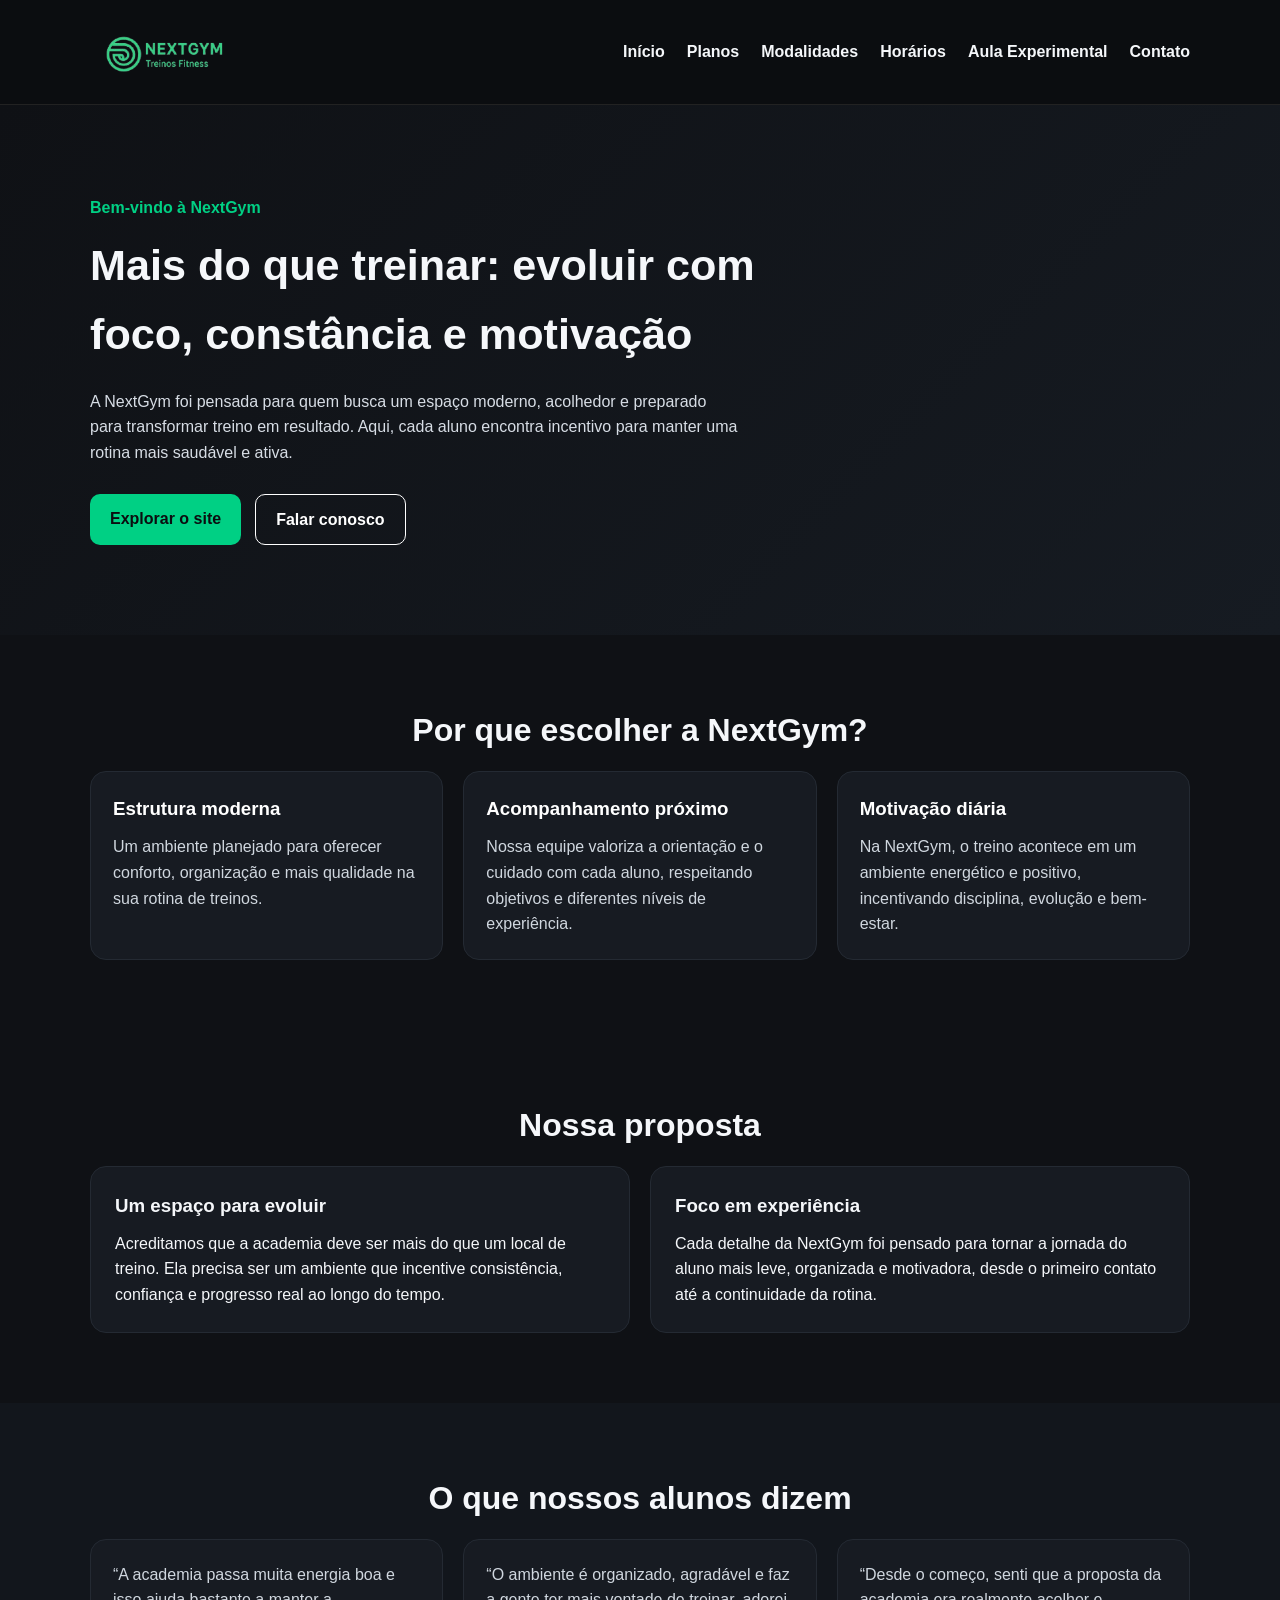
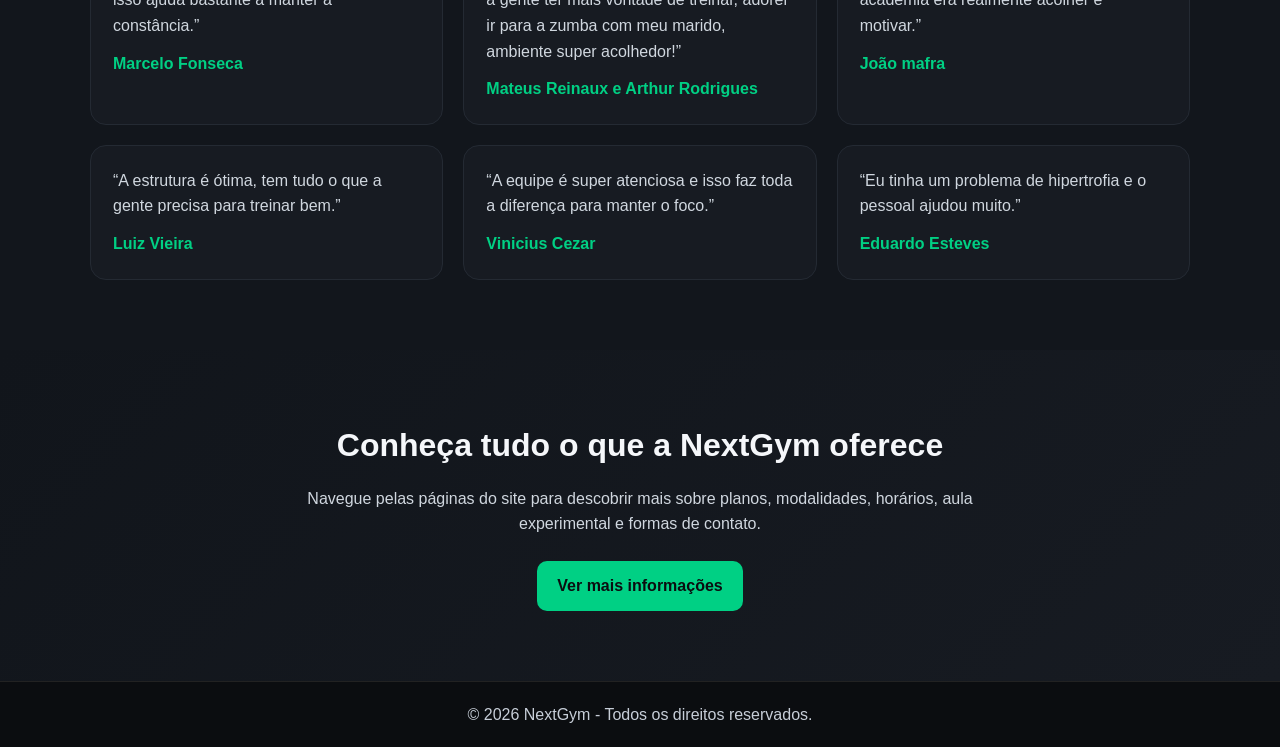
==== commit 9bba491f: "Edição de card" ====
--- a/index.html
+++ b/index.html
@@ -4,14 +4,14 @@
   <meta charset="UTF-8" />
   <meta name="viewport" content="width=device-width, initial-scale=1.0" />
   <title>NextGym | Início</title>
-  <link rel="stylesheet" href="style.css" />
+  <link rel="stylesheet" href="css/style.css" />
 </head>
 <body>
   <header class="header">
     <div class="container nav">
       <h1 class="logo">
         <a href="index.html" aria-label="Ir para o início">
-          <img src="logo-nextgym.png" alt="NextGym Treinos Fitness" />
+          <img src="img/logo-nextgym.png" alt="NextGym Treinos Fitness" />
         </a>
       </h1>
 
@@ -147,7 +147,7 @@
 
           <article class="testimonial-card">
             <p>
-              “O ambiente é organizado, agradável e faz a gente ter mais vontade de treinar.”
+              “Eu tinha um problema de hipertrofia e o pessoal ajudou muito.”
             </p>
             <strong>Eduardo Esteves</strong>
           </article>
@@ -173,6 +173,6 @@
     </div>
   </footer>
 
-  <script src="script.js"></script>
+  <script src="js/script.js"></script>
 </body>
 </html>
--- a/css/style.css
+++ b/css/style.css
@@ -0,0 +1,584 @@
+* {
+  margin: 0;
+  padding: 0;
+  box-sizing: border-box;
+}
+
+html {
+  scroll-behavior: smooth;
+}
+
+body {
+  font-family: Arial, Helvetica, sans-serif;
+  line-height: 1.6;
+  background-color: #0f1115;
+  color: #f5f7fa;
+}
+
+.container {
+  width: min(1100px, 90%);
+  margin: 0 auto;
+}
+
+.header {
+  background: #0b0d10;
+  position: sticky;
+  top: 0;
+  z-index: 1000;
+  border-bottom: 1px solid #222;
+}
+
+.nav {
+  display: flex;
+  justify-content: space-between;
+  align-items: center;
+  padding: 18px 0;
+  position: relative;
+}
+
+.logo {
+  line-height: 0;
+}
+
+.logo a {
+  display: inline-flex;
+  align-items: center;
+  text-decoration: none;
+}
+
+.logo img {
+  width: auto;
+  height: 68px;
+  display: block;
+}
+
+.nav-list {
+  display: flex;
+  list-style: none;
+  gap: 22px;
+}
+
+.nav-list a {
+  color: #f5f7fa;
+  text-decoration: none;
+  font-weight: bold;
+  transition: 0.3s;
+}
+
+.nav-list a:hover {
+  color: #00d084;
+}
+
+.menu-toggle {
+  display: none;
+  background: transparent;
+  border: none;
+  color: white;
+  font-size: 1.7rem;
+  cursor: pointer;
+}
+
+.hero {
+  padding: 90px 0;
+  background: linear-gradient(135deg, #0f1115, #161b22);
+}
+
+.tag {
+  color: #00d084;
+  font-weight: bold;
+  margin-bottom: 10px;
+}
+
+.hero h2 {
+  font-size: 2.7rem;
+  max-width: 700px;
+  margin-bottom: 20px;
+}
+
+.hero-text {
+  max-width: 650px;
+  margin-bottom: 28px;
+  color: #d7dde5;
+}
+
+.hero-buttons {
+  display: flex;
+  gap: 14px;
+  flex-wrap: wrap;
+}
+
+.btn {
+  display: inline-block;
+  padding: 12px 20px;
+  border-radius: 10px;
+  text-decoration: none;
+  font-weight: bold;
+  border: none;
+  cursor: pointer;
+  transition: 0.3s;
+}
+
+.btn.primary {
+  background: #00d084;
+  color: #0b0d10;
+}
+
+.btn.primary:hover {
+  opacity: 0.9;
+}
+
+.btn.secondary {
+  background: transparent;
+  color: #ffffff;
+  border: 1px solid #ffffff;
+}
+
+.btn.secondary:hover {
+  background: #ffffff;
+  color: #0b0d10;
+}
+
+section {
+  padding: 70px 0;
+}
+
+.section-title {
+  font-size: 2rem;
+  margin-bottom: 15px;
+  text-align: center;
+}
+
+.section-subtitle {
+  text-align: center;
+  color: #c7ced8;
+  max-width: 700px;
+  margin: 0 auto 30px;
+}
+
+.cards {
+  display: grid;
+  grid-template-columns: repeat(3, 1fr);
+  gap: 20px;
+}
+
+.card,
+.plan-card,
+.schedule-item,
+form {
+  background: #171b22;
+  border: 1px solid #242a33;
+  border-radius: 16px;
+}
+
+.card {
+  padding: 22px;
+}
+
+.card h3 {
+  margin-bottom: 10px;
+  color: #ffffff;
+}
+
+.card p {
+  color: #d0d7df;
+}
+
+.plans .cards {
+  align-items: stretch;
+}
+
+.plan-card {
+  padding: 25px;
+  position: relative;
+}
+
+.plan-card h3 {
+  font-size: 1.5rem;
+  margin-bottom: 10px;
+}
+
+.price {
+  font-size: 2rem;
+  font-weight: bold;
+  margin-bottom: 15px;
+  color: #00d084;
+}
+
+.price span {
+  font-size: 1rem;
+  color: #d0d7df;
+}
+
+.plan-card ul {
+  list-style: none;
+  margin-bottom: 20px;
+}
+
+.plan-card li {
+  margin-bottom: 8px;
+  color: #d0d7df;
+}
+
+.featured {
+  border: 2px solid #00d084;
+}
+
+.badge {
+  display: inline-block;
+  background: #00d084;
+  color: #0b0d10;
+  font-size: 0.8rem;
+  font-weight: bold;
+  padding: 6px 10px;
+  border-radius: 999px;
+  margin-bottom: 12px;
+}
+
+.filters {
+  display: flex;
+  gap: 10px;
+  flex-wrap: wrap;
+  justify-content: center;
+  margin-bottom: 25px;
+}
+
+.filter-btn {
+  padding: 10px 16px;
+  border-radius: 999px;
+  border: 1px solid #2d3440;
+  background: #171b22;
+  color: #f5f7fa;
+  cursor: pointer;
+  transition: 0.3s;
+}
+
+.filter-btn.active,
+.filter-btn:hover {
+  background: #00d084;
+  color: #0b0d10;
+  border-color: #00d084;
+}
+
+.schedule-list {
+  display: grid;
+  gap: 16px;
+}
+
+.schedule-item {
+  padding: 18px 20px;
+  display: flex;
+  justify-content: space-between;
+  gap: 20px;
+  flex-wrap: wrap;
+}
+
+.empty-message {
+  text-align: center;
+  margin-top: 20px;
+  color: #ffb3b3;
+  font-weight: bold;
+}
+
+.hidden {
+  display: none;
+}
+
+form {
+  max-width: 850px;
+  margin: 0 auto;
+  padding: 25px;
+}
+
+.form-grid {
+  display: grid;
+  grid-template-columns: repeat(2, 1fr);
+  gap: 18px;
+}
+
+.form-group {
+  display: flex;
+  flex-direction: column;
+}
+
+.form-group label {
+  margin-bottom: 8px;
+  font-weight: bold;
+}
+
+.form-group input,
+.form-group select {
+  padding: 12px 14px;
+  border-radius: 10px;
+  border: 1px solid #39414d;
+  background: #0f1115;
+  color: #ffffff;
+  outline: none;
+}
+
+.form-group input:focus,
+.form-group select:focus {
+  border-color: #00d084;
+}
+
+.error {
+  border-color: #ff6b6b !important;
+}
+
+.error-message {
+  color: #ff8f8f;
+  margin-top: 6px;
+  min-height: 18px;
+  font-size: 0.9rem;
+}
+
+.submit-btn {
+  margin-top: 20px;
+}
+
+.form-status {
+  margin-top: 16px;
+  font-weight: bold;
+  min-height: 24px;
+}
+
+.success {
+  color: #7dffb7;
+}
+
+.failure {
+  color: #ff8f8f;
+}
+
+.footer {
+  background: #0b0d10;
+  padding: 20px 0;
+  text-align: center;
+  border-top: 1px solid #222;
+  color: #c7ced8;
+}
+
+@media (max-width: 900px) {
+  .cards,
+  .form-grid {
+    grid-template-columns: 1fr 1fr;
+  }
+
+  .hero h2 {
+    font-size: 2.2rem;
+  }
+
+  .container {
+    width: min(1100px, 92%);
+  }
+}
+
+@media (max-width: 860px) {
+  .menu-toggle {
+    display: block;
+  }
+
+  nav {
+    position: absolute;
+    top: calc(100% + 12px);
+    left: 0;
+    right: 0;
+    background: #171b22;
+    border: 1px solid #2a313b;
+    border-radius: 12px;
+    padding: 18px;
+    display: none;
+    width: 100%;
+  }
+
+  nav.show {
+    display: block;
+  }
+
+  .nav-list {
+    flex-direction: column;
+    gap: 12px;
+  }
+
+  .nav-list a {
+    display: block;
+  }
+
+  .hero {
+    padding: 72px 0;
+  }
+
+  .hero h2 {
+    font-size: 2rem;
+  }
+
+  .hero-text {
+    max-width: 100%;
+  }
+
+  .cards {
+    grid-template-columns: 1fr 1fr;
+  }
+
+  .form-grid {
+    grid-template-columns: 1fr;
+  }
+
+  .schedule-item {
+    align-items: flex-start;
+  }
+}
+
+@media (max-width: 640px) {
+  section {
+    padding: 56px 0;
+  }
+
+  .container {
+    width: min(1100px, 94%);
+  }
+
+  .cards,
+  .form-grid {
+    grid-template-columns: 1fr;
+  }
+
+  .logo {
+    max-width: calc(100% - 72px);
+  }
+
+  .logo img {
+    height: 54px;
+  }
+
+  .hero h2 {
+    font-size: 1.75rem;
+  }
+
+  .section-title {
+    font-size: 1.65rem;
+  }
+
+  .hero-buttons {
+    flex-direction: column;
+    align-items: stretch;
+  }
+
+  .hero-buttons .btn,
+  .submit-btn {
+    width: 100%;
+    text-align: center;
+  }
+
+  .filters {
+    justify-content: flex-start;
+    flex-wrap: nowrap;
+    overflow-x: auto;
+    padding-bottom: 6px;
+    scrollbar-width: thin;
+  }
+
+  .filter-btn {
+    white-space: nowrap;
+  }
+
+  .card,
+  .plan-card,
+  form {
+    padding: 20px;
+  }
+
+  .schedule-item {
+    flex-direction: column;
+  }
+}
+
+.page-hero {
+  padding: 80px 0 50px;
+  background: linear-gradient(135deg, #0f1115, #161b22);
+  text-align: center;
+}
+
+.page-hero p {
+  max-width: 700px;
+  margin: 10px auto 0;
+  color: #d0d7df;
+}
+
+.info-grid {
+  display: grid;
+  grid-template-columns: repeat(2, 1fr);
+  gap: 20px;
+}
+
+.highlight-box {
+  background: #171b22;
+  border: 1px solid #242a33;
+  border-radius: 16px;
+  padding: 24px;
+}
+
+.highlight-box h3 {
+  margin-bottom: 10px;
+}
+
+.testimonials {
+  background: #12161c;
+}
+
+.testimonial-card {
+  background: #171b22;
+  border: 1px solid #242a33;
+  border-radius: 16px;
+  padding: 22px;
+}
+
+.testimonial-card p {
+  color: #d0d7df;
+  margin-bottom: 12px;
+}
+
+.testimonial-card strong {
+  color: #00d084;
+}
+
+.table-wrapper {
+  overflow-x: auto;
+}
+
+.schedule-table {
+  width: 100%;
+  border-collapse: collapse;
+  background: #171b22;
+  border: 1px solid #242a33;
+  border-radius: 16px;
+  overflow: hidden;
+}
+
+.schedule-table th,
+.schedule-table td {
+  padding: 16px;
+  border-bottom: 1px solid #242a33;
+  text-align: left;
+}
+
+.schedule-table th {
+  background: #11151b;
+  color: #00d084;
+}
+
+.cta-section {
+  text-align: center;
+  background: linear-gradient(135deg, #11151b, #171b22);
+}
+
+.cta-section p {
+  max-width: 700px;
+  margin: 0 auto 24px;
+  color: #d0d7df;
+}
+
+@media (max-width: 700px) {
+  .info-grid {
+    grid-template-columns: 1fr;
+  }
+}
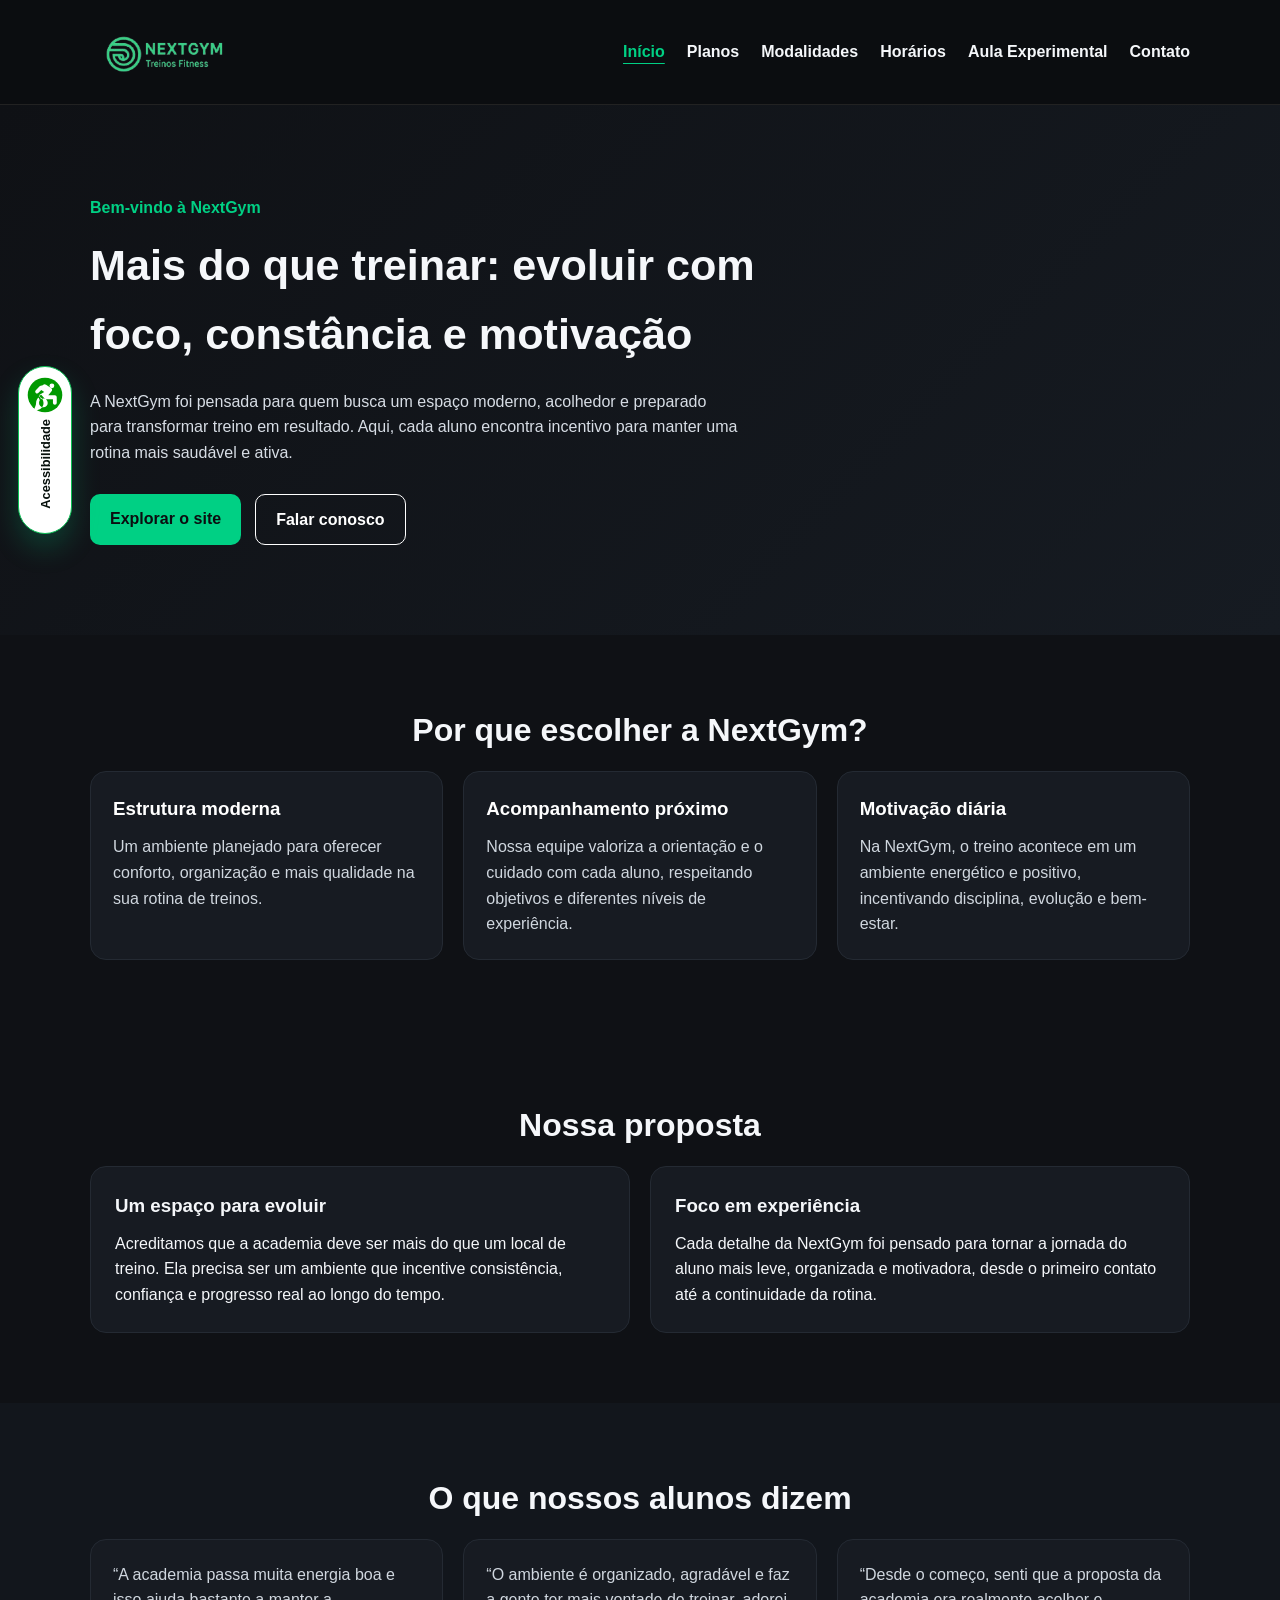
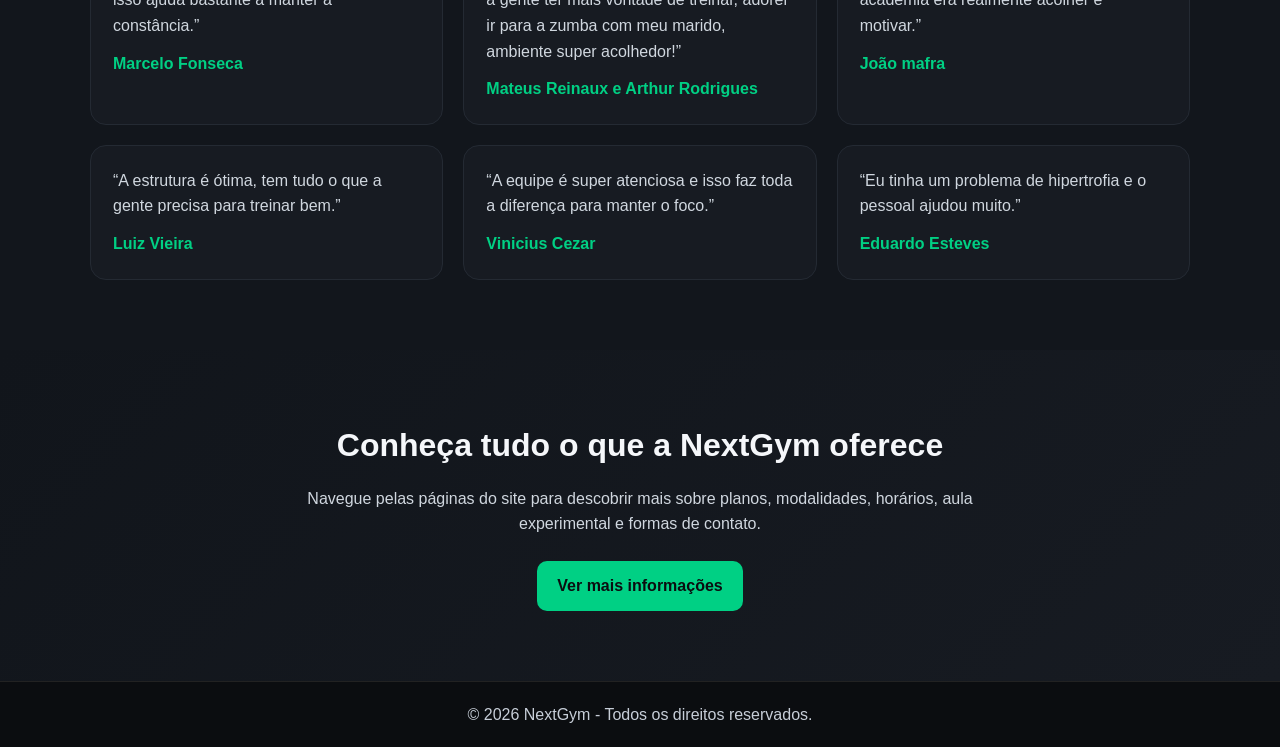
==== commit bf4351dd: "git commit -m "docs: organiza acessibilidade e avaliacao heuristica"" ====
--- a/index.html
+++ b/index.html
@@ -7,6 +7,7 @@
   <link rel="stylesheet" href="css/style.css" />
 </head>
 <body>
+  <a class="skip-link" href="#conteudo">Pular para o conteudo principal</a>
   <header class="header">
     <div class="container nav">
       <h1 class="logo">
@@ -15,9 +16,9 @@
         </a>
       </h1>
 
-      <button class="menu-toggle" id="menuToggle" aria-label="Abrir menu">☰</button>
+      <button class="menu-toggle" id="menuToggle" aria-label="Abrir menu" aria-controls="navMenu" aria-expanded="false">☰</button>
 
-      <nav id="navMenu">
+      <nav id="navMenu" aria-label="Menu principal">
         <ul class="nav-list">
           <li><a href="index.html">Início</a></li>
           <li><a href="planos.html">Planos</a></li>
@@ -30,7 +31,7 @@
     </div>
   </header>
 
-  <main>
+  <main id="conteudo">
     <section class="hero">
       <div class="container hero-content">
         <div>
@@ -173,6 +174,18 @@
     </div>
   </footer>
 
+  <div vw class="enabled">
+    <div vw-access-button class="active"></div>
+    <div vw-plugin-wrapper>
+      <div class="vw-plugin-top-wrapper"></div>
+    </div>
+  </div>
+  <script src="https://vlibras.gov.br/app/vlibras-plugin.js"></script>
+  <script>
+    if (window.VLibras) {
+      new window.VLibras.Widget("https://vlibras.gov.br/app");
+    }
+  </script>
   <script src="js/script.js"></script>
 </body>
-</html>+</html>
--- a/css/style.css
+++ b/css/style.css
@@ -6,6 +6,10 @@
 
 html {
   scroll-behavior: smooth;
+}
+
+html.large-text {
+  font-size: 112.5%;
 }
 
 body {
@@ -15,9 +19,81 @@
   color: #f5f7fa;
 }
 
+body.high-contrast {
+  background: #000000;
+  color: #ffffff;
+}
+
+body.high-contrast .header,
+body.high-contrast .footer,
+body.high-contrast .card,
+body.high-contrast .plan-card,
+body.high-contrast .schedule-item,
+body.high-contrast form,
+body.high-contrast .highlight-box,
+body.high-contrast .testimonial-card,
+body.high-contrast .accessibility-panel,
+body.high-contrast .page-hero,
+body.high-contrast .hero,
+body.high-contrast .cta-section {
+  background: #000000;
+  border-color: #ffffff;
+}
+
+body.high-contrast a,
+body.high-contrast .tag,
+body.high-contrast .price,
+body.high-contrast .testimonial-card strong,
+body.high-contrast .schedule-table th {
+  color: #ffff00;
+}
+
+body.reduced-motion *,
+body.reduced-motion *::before,
+body.reduced-motion *::after {
+  scroll-behavior: auto !important;
+  transition: none !important;
+  animation: none !important;
+}
+
+@media (prefers-reduced-motion: reduce) {
+  *,
+  *::before,
+  *::after {
+    scroll-behavior: auto !important;
+    transition: none !important;
+    animation: none !important;
+  }
+}
+
 .container {
   width: min(1100px, 90%);
   margin: 0 auto;
+}
+
+.skip-link {
+  position: absolute;
+  left: 16px;
+  top: -120px;
+  z-index: 2000;
+  background: #00d084;
+  color: #0b0d10;
+  padding: 10px 14px;
+  border-radius: 8px;
+  font-weight: bold;
+  text-decoration: none;
+}
+
+.skip-link:focus {
+  top: 16px;
+}
+
+a:focus-visible,
+button:focus-visible,
+input:focus-visible,
+select:focus-visible {
+  outline: 3px solid #ffd166;
+  outline-offset: 4px;
 }
 
 .header {
@@ -67,6 +143,12 @@
 
 .nav-list a:hover {
   color: #00d084;
+}
+
+.nav-list a[aria-current="page"] {
+  color: #00d084;
+  text-decoration: underline;
+  text-underline-offset: 6px;
 }
 
 .menu-toggle {
@@ -581,4 +663,215 @@
   .info-grid {
     grid-template-columns: 1fr;
   }
-}+}
+
+.modality-card {
+  text-align: center;
+  transition: transform 0.3s, box-shadow 0.3s;
+}
+
+.modality-card:hover {
+  transform: translateY(-6px);
+  box-shadow: 0 10px 24px rgba(0, 0, 0, 0.25);
+}
+
+.modality-fa-icon {
+  font-size: 3rem;
+  color: #00d084;
+  margin-bottom: 16px;
+}
+
+.accessibility-panel {
+  position: fixed;
+  left: 84px;
+  top: 50%;
+  transform: translateY(-50%) translateX(-18px);
+  z-index: 1500;
+  width: min(360px, calc(100vw - 112px));
+  background: #171b22;
+  border: 1px solid #39414d;
+  border-radius: 14px;
+  padding: 18px;
+  box-shadow: 0 22px 48px rgba(0, 0, 0, 0.45);
+  opacity: 0;
+  pointer-events: none;
+  transition: 0.25s ease;
+}
+
+.accessibility-panel.open {
+  opacity: 1;
+  pointer-events: auto;
+  transform: translateY(-50%) translateX(0);
+}
+
+.accessibility-trigger {
+  position: fixed;
+  left: 18px;
+  top: 50%;
+  transform: translateY(-50%);
+  z-index: 1501;
+  display: inline-flex;
+  flex-direction: column;
+  align-items: center;
+  gap: 6px;
+  width: 54px;
+  min-height: 168px;
+  padding: 10px 8px 12px;
+  border: 1px solid #0abf53;
+  border-radius: 999px;
+  background: #ffffff;
+  color: #07100c;
+  cursor: pointer;
+  font-weight: bold;
+  box-shadow: 0 14px 28px rgba(0, 208, 132, 0.22);
+}
+
+.accessibility-trigger img {
+  width: 36px;
+  height: 36px;
+  display: block;
+}
+
+.accessibility-trigger span:last-child {
+  writing-mode: vertical-rl;
+  transform: rotate(180deg);
+  font-size: 0.8rem;
+}
+
+.accessibility-panel-header {
+  display: flex;
+  justify-content: space-between;
+  align-items: flex-start;
+  gap: 16px;
+  margin-bottom: 16px;
+}
+
+.accessibility-kicker {
+  display: block;
+  color: #00d084;
+  font-size: 0.78rem;
+  font-weight: bold;
+  letter-spacing: 0.08em;
+  margin-bottom: 4px;
+  text-transform: uppercase;
+}
+
+.accessibility-close {
+  display: inline-flex;
+  align-items: center;
+  justify-content: center;
+  width: 34px;
+  height: 34px;
+  border: 1px solid #39414d;
+  border-radius: 50%;
+  background: #0f1115;
+  color: #ffffff;
+  cursor: pointer;
+  font-size: 1.25rem;
+  line-height: 1;
+  padding: 0;
+}
+
+.accessibility-panel h2 {
+  font-size: 1.12rem;
+}
+
+.accessibility-panel .panel-actions {
+  display: grid;
+  grid-template-columns: 1fr;
+  gap: 10px;
+}
+
+.accessibility-panel button {
+  border: 1px solid #4b5563;
+  border-radius: 10px;
+  background: #0f1115;
+  color: #ffffff;
+  cursor: pointer;
+  padding: 12px 14px;
+  text-align: left;
+}
+
+.accessibility-panel button[aria-pressed="true"] {
+  background: #00d084;
+  color: #0b0d10;
+  border-color: #00d084;
+}
+
+.accessibility-panel button strong,
+.accessibility-panel button span {
+  display: block;
+}
+
+.accessibility-panel button span {
+  color: #c7ced8;
+  font-size: 0.88rem;
+  margin-top: 2px;
+}
+
+.accessibility-panel button[aria-pressed="true"] span {
+  color: #143126;
+}
+
+.accessibility-note {
+  color: #d0d7df;
+  font-size: 0.92rem;
+  margin-top: 10px;
+}
+
+@media (max-width: 640px) {
+  .accessibility-trigger {
+    left: 12px;
+    top: auto;
+    bottom: 18px;
+    flex-direction: row;
+    width: auto;
+    min-height: 48px;
+    padding: 8px 14px 8px 10px;
+  }
+
+  .accessibility-trigger img {
+    width: 32px;
+    height: 32px;
+  }
+
+  .accessibility-trigger span:last-child {
+    writing-mode: horizontal-tb;
+    transform: none;
+  }
+
+  .accessibility-panel {
+    left: 12px;
+    right: 12px;
+    top: auto;
+    bottom: 78px;
+    width: auto;
+    transform: translateY(12px);
+  }
+
+  .accessibility-panel.open {
+    transform: translateY(0);
+  }
+}
+
+.checklist {
+  display: grid;
+  gap: 14px;
+  margin-top: 22px;
+}
+
+.checklist article {
+  background: #171b22;
+  border: 1px solid #242a33;
+  border-radius: 12px;
+  padding: 18px;
+}
+
+.checklist h3 {
+  color: #00d084;
+  margin-bottom: 6px;
+}
+
+.evaluation-table td:first-child {
+  font-weight: bold;
+}
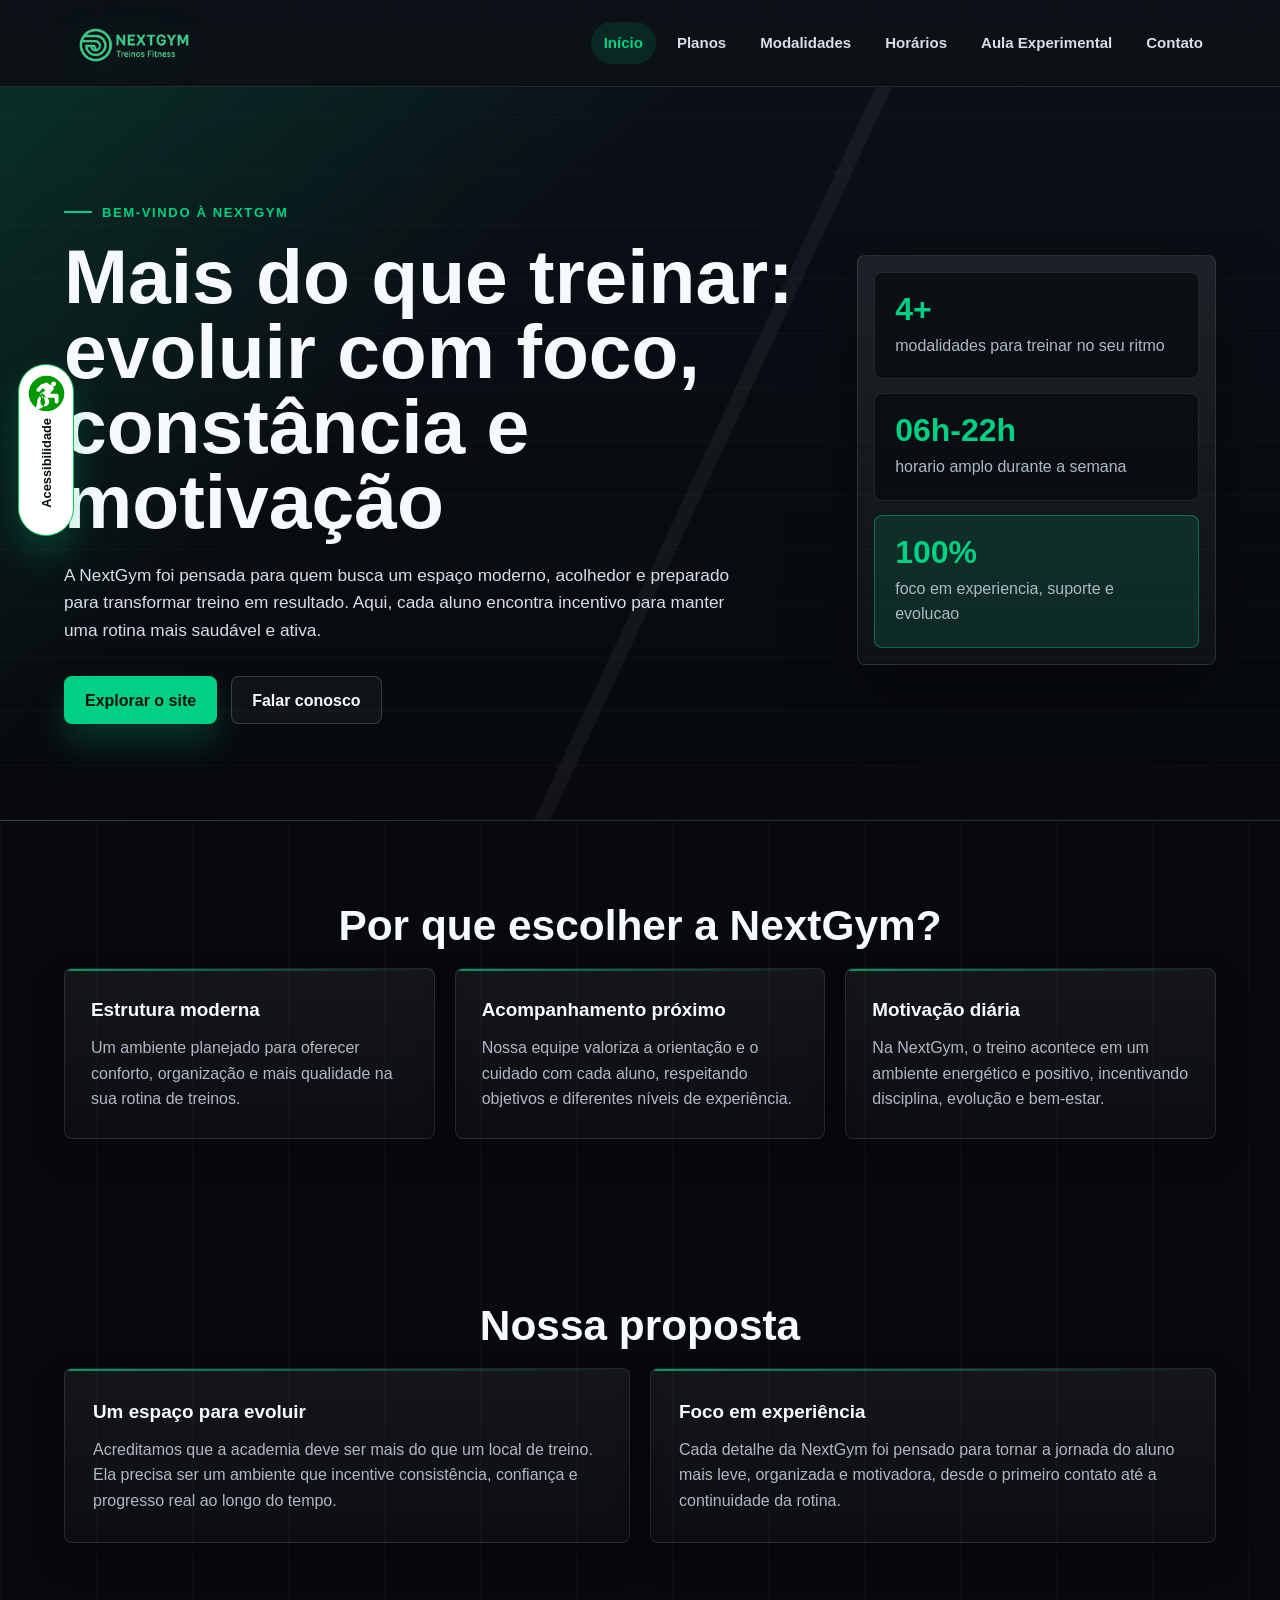
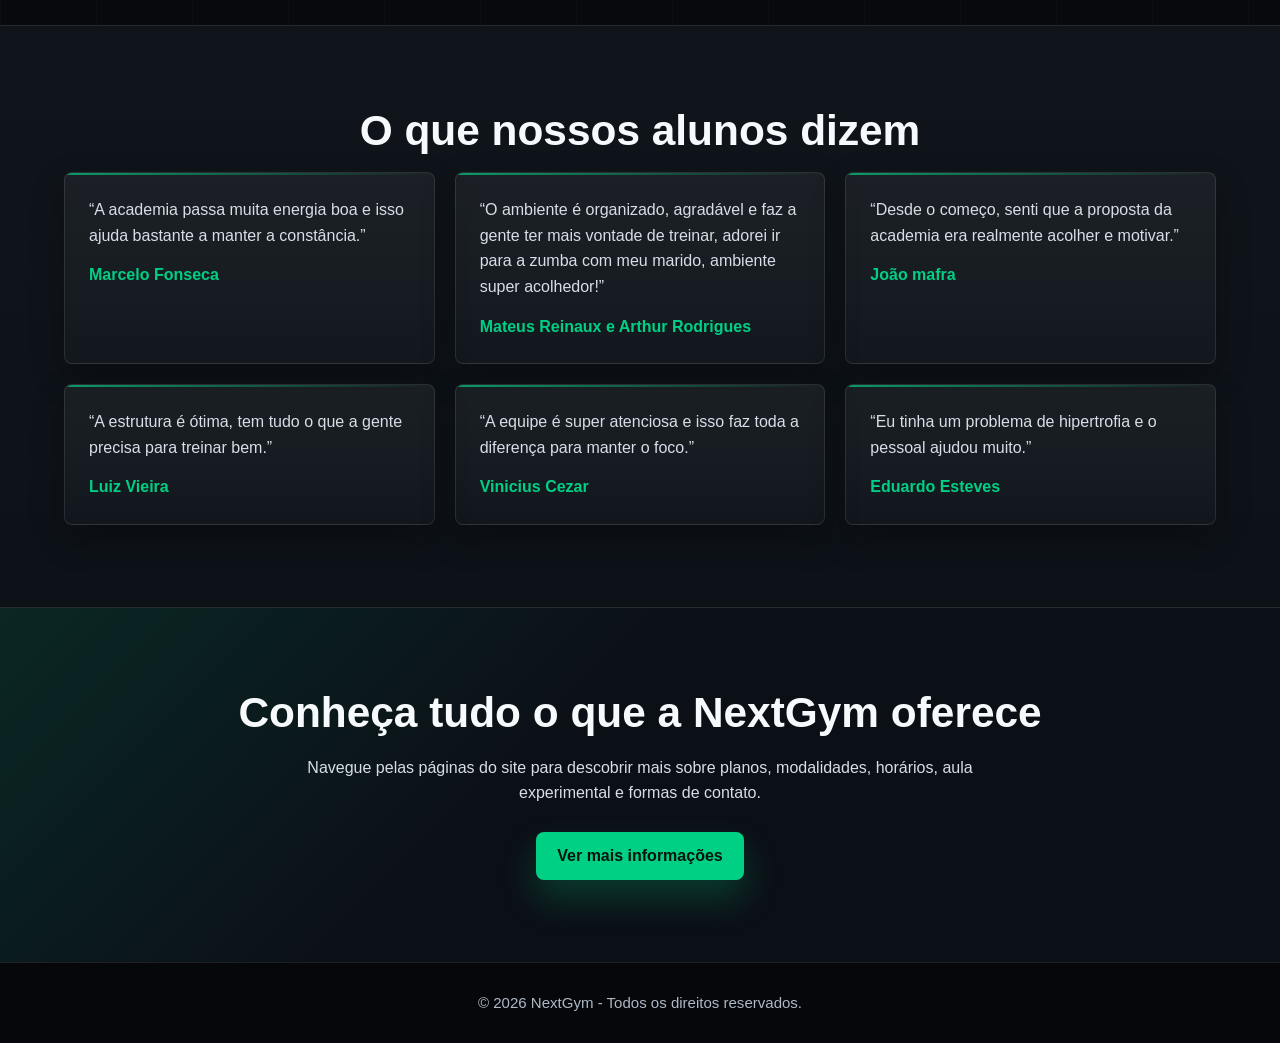
==== commit 44ddbe4b: "style: moderniza layout do site" ====
--- a/index.html
+++ b/index.html
@@ -47,6 +47,20 @@
             <a href="contato.html" class="btn secondary">Falar conosco</a>
           </div>
         </div>
+        <aside class="hero-panel" aria-label="Destaques da NextGym">
+          <div class="metric-card">
+            <span>4+</span>
+            <p>modalidades para treinar no seu ritmo</p>
+          </div>
+          <div class="metric-card">
+            <span>06h-22h</span>
+            <p>horario amplo durante a semana</p>
+          </div>
+          <div class="metric-card accent">
+            <span>100%</span>
+            <p>foco em experiencia, suporte e evolucao</p>
+          </div>
+        </aside>
       </div>
     </section>
 
--- a/css/style.css
+++ b/css/style.css
@@ -1,3 +1,25 @@
+:root {
+  --bg: #07090d;
+  --bg-soft: #0d1117;
+  --surface: #111821;
+  --surface-strong: #16212d;
+  --surface-glass: rgba(13, 17, 23, 0.86);
+  --line: rgba(255, 255, 255, 0.1);
+  --line-strong: rgba(0, 208, 132, 0.42);
+  --text: #f7fafc;
+  --muted: #aeb9c6;
+  --muted-strong: #d7dee8;
+  --brand: #00d084;
+  --brand-dark: #06130e;
+  --brand-soft: rgba(0, 208, 132, 0.12);
+  --accent: #f6c85f;
+  --danger: #ff7f8a;
+  --success: #7dffb7;
+  --shadow: 0 24px 70px rgba(0, 0, 0, 0.34);
+  --shadow-soft: 0 14px 35px rgba(0, 0, 0, 0.24);
+  --radius: 8px;
+}
+
 * {
   margin: 0;
   padding: 0;
@@ -13,10 +35,19 @@
 }
 
 body {
+  min-height: 100vh;
   font-family: Arial, Helvetica, sans-serif;
   line-height: 1.6;
-  background-color: #0f1115;
-  color: #f5f7fa;
+  background:
+    linear-gradient(180deg, rgba(0, 208, 132, 0.08), transparent 360px),
+    repeating-linear-gradient(90deg, rgba(255, 255, 255, 0.025) 0 1px, transparent 1px 96px),
+    var(--bg);
+  color: var(--text);
+}
+
+::selection {
+  background: var(--brand);
+  color: var(--brand-dark);
 }
 
 body.high-contrast {
@@ -67,7 +98,7 @@
 }
 
 .container {
-  width: min(1100px, 90%);
+  width: min(1180px, 90%);
   margin: 0 auto;
 }
 
@@ -76,11 +107,11 @@
   left: 16px;
   top: -120px;
   z-index: 2000;
-  background: #00d084;
-  color: #0b0d10;
+  background: var(--brand);
+  color: var(--brand-dark);
   padding: 10px 14px;
-  border-radius: 8px;
-  font-weight: bold;
+  border-radius: var(--radius);
+  font-weight: 800;
   text-decoration: none;
 }
 
@@ -92,23 +123,30 @@
 button:focus-visible,
 input:focus-visible,
 select:focus-visible {
-  outline: 3px solid #ffd166;
+  outline: 3px solid var(--accent);
   outline-offset: 4px;
 }
 
+a {
+  color: inherit;
+}
+
 .header {
-  background: #0b0d10;
   position: sticky;
   top: 0;
   z-index: 1000;
-  border-bottom: 1px solid #222;
+  background: var(--surface-glass);
+  border-bottom: 1px solid var(--line);
+  backdrop-filter: blur(18px);
 }
 
 .nav {
   display: flex;
   justify-content: space-between;
   align-items: center;
-  padding: 18px 0;
+  gap: 24px;
+  min-height: 86px;
+  padding: 10px 0;
   position: relative;
 }
 
@@ -124,63 +162,113 @@
 
 .logo img {
   width: auto;
-  height: 68px;
+  height: 64px;
   display: block;
+  filter: drop-shadow(0 10px 24px rgba(0, 208, 132, 0.16));
 }
 
 .nav-list {
   display: flex;
+  align-items: center;
   list-style: none;
-  gap: 22px;
+  gap: 8px;
 }
 
 .nav-list a {
-  color: #f5f7fa;
+  display: inline-flex;
+  align-items: center;
+  min-height: 42px;
+  padding: 0 13px;
+  border-radius: 999px;
+  color: var(--muted-strong);
   text-decoration: none;
-  font-weight: bold;
-  transition: 0.3s;
+  font-size: 0.94rem;
+  font-weight: 800;
+  transition: color 0.22s ease, background 0.22s ease, transform 0.22s ease;
+}
+
+.nav-list a:hover,
+.nav-list a[aria-current="page"] {
+  background: var(--brand-soft);
+  color: var(--brand);
 }
 
 .nav-list a:hover {
-  color: #00d084;
-}
-
-.nav-list a[aria-current="page"] {
-  color: #00d084;
-  text-decoration: underline;
-  text-underline-offset: 6px;
+  transform: translateY(-1px);
 }
 
 .menu-toggle {
   display: none;
-  background: transparent;
-  border: none;
-  color: white;
-  font-size: 1.7rem;
+  width: 46px;
+  height: 46px;
+  border: 1px solid var(--line);
+  border-radius: var(--radius);
+  background: var(--surface);
+  color: var(--text);
   cursor: pointer;
+  font-size: 1.55rem;
 }
 
 .hero {
-  padding: 90px 0;
-  background: linear-gradient(135deg, #0f1115, #161b22);
+  position: relative;
+  overflow: hidden;
+  padding: 108px 0 96px;
+  background:
+    linear-gradient(135deg, rgba(0, 208, 132, 0.16), transparent 34%),
+    linear-gradient(180deg, #0b1017, #07090d);
+  border-bottom: 1px solid var(--line);
+}
+
+.hero::before {
+  content: "";
+  position: absolute;
+  inset: 0;
+  pointer-events: none;
+  background:
+    linear-gradient(115deg, transparent 0 54%, rgba(255, 255, 255, 0.045) 54% 55%, transparent 55%),
+    repeating-linear-gradient(0deg, rgba(255, 255, 255, 0.022) 0 1px, transparent 1px 54px);
+}
+
+.hero-content {
+  position: relative;
+  display: grid;
+  grid-template-columns: minmax(0, 1.35fr) minmax(280px, 0.65fr);
+  gap: 48px;
+  align-items: center;
 }
 
 .tag {
-  color: #00d084;
-  font-weight: bold;
-  margin-bottom: 10px;
+  display: inline-flex;
+  align-items: center;
+  gap: 10px;
+  color: var(--brand);
+  font-size: 0.82rem;
+  font-weight: 900;
+  letter-spacing: 0.12em;
+  margin-bottom: 16px;
+  text-transform: uppercase;
+}
+
+.tag::before {
+  content: "";
+  width: 28px;
+  height: 2px;
+  background: var(--brand);
 }
 
 .hero h2 {
-  font-size: 2.7rem;
-  max-width: 700px;
-  margin-bottom: 20px;
+  max-width: 820px;
+  margin-bottom: 22px;
+  font-size: clamp(2.45rem, 6vw, 5.15rem);
+  line-height: 0.98;
+  letter-spacing: 0;
 }
 
 .hero-text {
-  max-width: 650px;
-  margin-bottom: 28px;
-  color: #d7dde5;
+  max-width: 680px;
+  margin-bottom: 32px;
+  color: var(--muted-strong);
+  font-size: 1.08rem;
 }
 
 .hero-buttons {
@@ -190,79 +278,195 @@
 }
 
 .btn {
-  display: inline-block;
-  padding: 12px 20px;
-  border-radius: 10px;
+  display: inline-flex;
+  align-items: center;
+  justify-content: center;
+  min-height: 48px;
+  padding: 0 20px;
+  border: 1px solid transparent;
+  border-radius: var(--radius);
   text-decoration: none;
-  font-weight: bold;
-  border: none;
+  font-weight: 900;
   cursor: pointer;
-  transition: 0.3s;
+  transition: transform 0.22s ease, box-shadow 0.22s ease, background 0.22s ease, border-color 0.22s ease;
+}
+
+.btn:hover {
+  transform: translateY(-2px);
 }
 
 .btn.primary {
-  background: #00d084;
-  color: #0b0d10;
+  background: var(--brand);
+  color: var(--brand-dark);
+  box-shadow: 0 18px 34px rgba(0, 208, 132, 0.22);
 }
 
 .btn.primary:hover {
-  opacity: 0.9;
+  box-shadow: 0 22px 44px rgba(0, 208, 132, 0.28);
 }
 
 .btn.secondary {
-  background: transparent;
-  color: #ffffff;
-  border: 1px solid #ffffff;
+  background: rgba(255, 255, 255, 0.04);
+  color: var(--text);
+  border-color: rgba(255, 255, 255, 0.18);
 }
 
 .btn.secondary:hover {
-  background: #ffffff;
-  color: #0b0d10;
+  background: rgba(255, 255, 255, 0.09);
+  border-color: rgba(255, 255, 255, 0.32);
+}
+
+.hero-panel {
+  display: grid;
+  gap: 14px;
+  padding: 16px;
+  background: linear-gradient(180deg, rgba(255, 255, 255, 0.08), rgba(255, 255, 255, 0.03));
+  border: 1px solid var(--line);
+  border-radius: var(--radius);
+  box-shadow: var(--shadow);
+}
+
+.metric-card {
+  padding: 20px;
+  background: rgba(7, 9, 13, 0.7);
+  border: 1px solid var(--line);
+  border-radius: var(--radius);
+}
+
+.metric-card span {
+  display: block;
+  color: var(--brand);
+  font-size: 2rem;
+  font-weight: 900;
+  line-height: 1;
+  margin-bottom: 8px;
+}
+
+.metric-card p {
+  color: var(--muted);
+}
+
+.metric-card.accent {
+  border-color: var(--line-strong);
+  background: var(--brand-soft);
 }
 
 section {
-  padding: 70px 0;
+  padding: 82px 0;
 }
 
 .section-title {
-  font-size: 2rem;
-  margin-bottom: 15px;
+  max-width: 860px;
+  margin: 0 auto 18px;
   text-align: center;
+  font-size: clamp(1.8rem, 3.5vw, 2.65rem);
+  line-height: 1.1;
 }
 
 .section-subtitle {
+  max-width: 740px;
+  margin: 0 auto 36px;
   text-align: center;
-  color: #c7ced8;
-  max-width: 700px;
-  margin: 0 auto 30px;
+  color: var(--muted);
 }
 
 .cards {
   display: grid;
-  grid-template-columns: repeat(3, 1fr);
+  grid-template-columns: repeat(3, minmax(0, 1fr));
   gap: 20px;
+}
+
+.modalities .cards {
+  grid-template-columns: repeat(4, minmax(0, 1fr));
+}
+
+.testimonials .cards,
+.benefits .cards,
+.plans .cards {
+  grid-template-columns: repeat(3, minmax(0, 1fr));
+}
+
+.contact .cards {
+  grid-template-columns: repeat(6, minmax(0, 1fr));
+}
+
+.contact .card {
+  grid-column: span 2;
+}
+
+.contact .card:nth-child(4) {
+  grid-column: 2 / span 2;
+}
+
+.contact .card:nth-child(5) {
+  grid-column: 4 / span 2;
 }
 
 .card,
 .plan-card,
 .schedule-item,
-form {
-  background: #171b22;
-  border: 1px solid #242a33;
-  border-radius: 16px;
+form,
+.highlight-box,
+.testimonial-card {
+  position: relative;
+  overflow: hidden;
+  background: linear-gradient(180deg, rgba(255, 255, 255, 0.055), rgba(255, 255, 255, 0.025));
+  border: 1px solid var(--line);
+  border-radius: var(--radius);
+  box-shadow: var(--shadow-soft);
+}
+
+.card::before,
+.plan-card::before,
+.highlight-box::before,
+.testimonial-card::before {
+  content: "";
+  position: absolute;
+  top: 0;
+  left: 0;
+  right: 0;
+  height: 2px;
+  background: linear-gradient(90deg, var(--brand), transparent);
+  opacity: 0.7;
 }
 
 .card {
-  padding: 22px;
-}
-
-.card h3 {
+  padding: 26px;
+  transition: transform 0.24s ease, border-color 0.24s ease, background 0.24s ease;
+}
+
+.card:hover,
+.plan-card:hover,
+.highlight-box:hover,
+.testimonial-card:hover {
+  transform: translateY(-5px);
+  border-color: rgba(0, 208, 132, 0.34);
+}
+
+.card h3,
+.highlight-box h3,
+.testimonial-card h3 {
   margin-bottom: 10px;
-  color: #ffffff;
-}
-
-.card p {
-  color: #d0d7df;
+  color: var(--text);
+  font-size: 1.18rem;
+}
+
+.card p,
+.highlight-box p,
+.testimonial-card p,
+.plan-card li {
+  color: var(--muted);
+}
+
+.card a {
+  color: var(--brand);
+  font-weight: 900;
+  text-decoration: none;
+}
+
+.card a:hover {
+  text-decoration: underline;
+  text-underline-offset: 4px;
 }
 
 .plans .cards {
@@ -270,50 +474,72 @@
 }
 
 .plan-card {
-  padding: 25px;
-  position: relative;
+  padding: 30px;
+  transition: transform 0.24s ease, border-color 0.24s ease;
 }
 
 .plan-card h3 {
-  font-size: 1.5rem;
   margin-bottom: 10px;
+  font-size: 1.55rem;
+}
+
+.plan-card .btn {
+  width: 100%;
 }
 
 .price {
-  font-size: 2rem;
-  font-weight: bold;
-  margin-bottom: 15px;
-  color: #00d084;
+  margin-bottom: 18px;
+  color: var(--brand);
+  font-size: 2.45rem;
+  font-weight: 900;
+  letter-spacing: 0;
 }
 
 .price span {
   font-size: 1rem;
-  color: #d0d7df;
+  color: var(--muted);
 }
 
 .plan-card ul {
   list-style: none;
-  margin-bottom: 20px;
+  margin-bottom: 24px;
 }
 
 .plan-card li {
-  margin-bottom: 8px;
-  color: #d0d7df;
+  position: relative;
+  margin-bottom: 10px;
+  padding-left: 24px;
+}
+
+.plan-card li::before {
+  content: "";
+  position: absolute;
+  left: 0;
+  top: 0.62em;
+  width: 9px;
+  height: 9px;
+  border-radius: 50%;
+  background: var(--brand);
+  box-shadow: 0 0 0 5px var(--brand-soft);
 }
 
 .featured {
-  border: 2px solid #00d084;
+  border-color: var(--brand);
+  background: linear-gradient(180deg, rgba(0, 208, 132, 0.14), rgba(255, 255, 255, 0.035));
 }
 
 .badge {
-  display: inline-block;
-  background: #00d084;
-  color: #0b0d10;
-  font-size: 0.8rem;
-  font-weight: bold;
-  padding: 6px 10px;
+  display: inline-flex;
+  align-items: center;
+  min-height: 30px;
+  padding: 0 12px;
+  margin-bottom: 14px;
   border-radius: 999px;
-  margin-bottom: 12px;
+  background: var(--brand);
+  color: var(--brand-dark);
+  font-size: 0.78rem;
+  font-weight: 900;
+  text-transform: uppercase;
 }
 
 .filters {
@@ -321,44 +547,58 @@
   gap: 10px;
   flex-wrap: wrap;
   justify-content: center;
-  margin-bottom: 25px;
+  margin-bottom: 30px;
 }
 
 .filter-btn {
-  padding: 10px 16px;
+  min-height: 42px;
+  padding: 0 17px;
   border-radius: 999px;
-  border: 1px solid #2d3440;
-  background: #171b22;
-  color: #f5f7fa;
+  border: 1px solid var(--line);
+  background: var(--surface);
+  color: var(--muted-strong);
   cursor: pointer;
-  transition: 0.3s;
+  font-weight: 800;
+  transition: 0.22s ease;
 }
 
 .filter-btn.active,
 .filter-btn:hover {
-  background: #00d084;
-  color: #0b0d10;
-  border-color: #00d084;
+  background: var(--brand);
+  color: var(--brand-dark);
+  border-color: var(--brand);
 }
 
 .schedule-list {
   display: grid;
-  gap: 16px;
+  grid-template-columns: repeat(2, minmax(0, 1fr));
+  gap: 14px;
 }
 
 .schedule-item {
-  padding: 18px 20px;
+  padding: 20px 22px;
   display: flex;
+  min-height: 104px;
   justify-content: space-between;
+  align-items: center;
   gap: 20px;
   flex-wrap: wrap;
 }
 
+.schedule-item strong {
+  color: var(--text);
+  font-size: 1.05rem;
+}
+
+.schedule-item span {
+  color: var(--muted);
+}
+
 .empty-message {
+  margin-top: 20px;
+  color: var(--danger);
+  font-weight: 900;
   text-align: center;
-  margin-top: 20px;
-  color: #ffb3b3;
-  font-weight: bold;
 }
 
 .hidden {
@@ -366,9 +606,9 @@
 }
 
 form {
-  max-width: 850px;
+  max-width: 900px;
   margin: 0 auto;
-  padding: 25px;
+  padding: 30px;
 }
 
 .form-grid {
@@ -377,6 +617,10 @@
   gap: 18px;
 }
 
+.trial .form-group:last-child {
+  grid-column: 1 / -1;
+}
+
 .form-group {
   display: flex;
   flex-direction: column;
@@ -384,206 +628,102 @@
 
 .form-group label {
   margin-bottom: 8px;
-  font-weight: bold;
+  color: var(--text);
+  font-weight: 900;
 }
 
 .form-group input,
 .form-group select {
-  padding: 12px 14px;
-  border-radius: 10px;
-  border: 1px solid #39414d;
-  background: #0f1115;
-  color: #ffffff;
+  min-height: 48px;
+  padding: 0 14px;
+  border-radius: var(--radius);
+  border: 1px solid rgba(255, 255, 255, 0.14);
+  background: rgba(7, 9, 13, 0.72);
+  color: var(--text);
   outline: none;
+  transition: border-color 0.2s ease, box-shadow 0.2s ease, background 0.2s ease;
 }
 
 .form-group input:focus,
 .form-group select:focus {
-  border-color: #00d084;
+  border-color: var(--brand);
+  box-shadow: 0 0 0 4px var(--brand-soft);
+  background: #090d12;
 }
 
 .error {
-  border-color: #ff6b6b !important;
+  border-color: var(--danger) !important;
 }
 
 .error-message {
-  color: #ff8f8f;
+  min-height: 18px;
   margin-top: 6px;
-  min-height: 18px;
+  color: #ff9aa4;
   font-size: 0.9rem;
 }
 
 .submit-btn {
-  margin-top: 20px;
+  margin-top: 22px;
+}
+
+.submit-btn:disabled {
+  cursor: wait;
+  opacity: 0.72;
+  transform: none;
 }
 
 .form-status {
+  min-height: 24px;
   margin-top: 16px;
-  font-weight: bold;
-  min-height: 24px;
+  font-weight: 900;
 }
 
 .success {
-  color: #7dffb7;
+  color: var(--success);
 }
 
 .failure {
-  color: #ff8f8f;
+  color: var(--danger);
 }
 
 .footer {
-  background: #0b0d10;
-  padding: 20px 0;
+  background: #05070a;
+  padding: 28px 0;
+  border-top: 1px solid var(--line);
+  color: var(--muted);
   text-align: center;
-  border-top: 1px solid #222;
-  color: #c7ced8;
-}
-
-@media (max-width: 900px) {
-  .cards,
-  .form-grid {
-    grid-template-columns: 1fr 1fr;
-  }
-
-  .hero h2 {
-    font-size: 2.2rem;
-  }
-
-  .container {
-    width: min(1100px, 92%);
-  }
-}
-
-@media (max-width: 860px) {
-  .menu-toggle {
-    display: block;
-  }
-
-  nav {
-    position: absolute;
-    top: calc(100% + 12px);
-    left: 0;
-    right: 0;
-    background: #171b22;
-    border: 1px solid #2a313b;
-    border-radius: 12px;
-    padding: 18px;
-    display: none;
-    width: 100%;
-  }
-
-  nav.show {
-    display: block;
-  }
-
-  .nav-list {
-    flex-direction: column;
-    gap: 12px;
-  }
-
-  .nav-list a {
-    display: block;
-  }
-
-  .hero {
-    padding: 72px 0;
-  }
-
-  .hero h2 {
-    font-size: 2rem;
-  }
-
-  .hero-text {
-    max-width: 100%;
-  }
-
-  .cards {
-    grid-template-columns: 1fr 1fr;
-  }
-
-  .form-grid {
-    grid-template-columns: 1fr;
-  }
-
-  .schedule-item {
-    align-items: flex-start;
-  }
-}
-
-@media (max-width: 640px) {
-  section {
-    padding: 56px 0;
-  }
-
-  .container {
-    width: min(1100px, 94%);
-  }
-
-  .cards,
-  .form-grid {
-    grid-template-columns: 1fr;
-  }
-
-  .logo {
-    max-width: calc(100% - 72px);
-  }
-
-  .logo img {
-    height: 54px;
-  }
-
-  .hero h2 {
-    font-size: 1.75rem;
-  }
-
-  .section-title {
-    font-size: 1.65rem;
-  }
-
-  .hero-buttons {
-    flex-direction: column;
-    align-items: stretch;
-  }
-
-  .hero-buttons .btn,
-  .submit-btn {
-    width: 100%;
-    text-align: center;
-  }
-
-  .filters {
-    justify-content: flex-start;
-    flex-wrap: nowrap;
-    overflow-x: auto;
-    padding-bottom: 6px;
-    scrollbar-width: thin;
-  }
-
-  .filter-btn {
-    white-space: nowrap;
-  }
-
-  .card,
-  .plan-card,
-  form {
-    padding: 20px;
-  }
-
-  .schedule-item {
-    flex-direction: column;
-  }
+}
+
+.footer p {
+  font-size: 0.94rem;
 }
 
 .page-hero {
-  padding: 80px 0 50px;
-  background: linear-gradient(135deg, #0f1115, #161b22);
+  position: relative;
+  overflow: hidden;
+  padding: 86px 0 58px;
+  background:
+    linear-gradient(135deg, rgba(0, 208, 132, 0.15), transparent 36%),
+    linear-gradient(180deg, #0b1017, #080b10);
+  border-bottom: 1px solid var(--line);
   text-align: center;
 }
 
+.page-hero::after {
+  content: "";
+  position: absolute;
+  left: 0;
+  right: 0;
+  bottom: 0;
+  height: 1px;
+  background: linear-gradient(90deg, transparent, var(--brand), transparent);
+  opacity: 0.55;
+}
+
 .page-hero p {
-  max-width: 700px;
+  max-width: 720px;
   margin: 10px auto 0;
-  color: #d0d7df;
+  color: var(--muted-strong);
 }
 
 .info-grid {
@@ -593,92 +733,116 @@
 }
 
 .highlight-box {
-  background: #171b22;
-  border: 1px solid #242a33;
-  border-radius: 16px;
+  padding: 28px;
+  transition: transform 0.24s ease, border-color 0.24s ease;
+}
+
+.testimonials {
+  background:
+    linear-gradient(180deg, rgba(255, 255, 255, 0.025), rgba(255, 255, 255, 0.01)),
+    #0a0f15;
+  border-block: 1px solid var(--line);
+}
+
+.testimonial-card {
   padding: 24px;
-}
-
-.highlight-box h3 {
-  margin-bottom: 10px;
-}
-
-.testimonials {
-  background: #12161c;
-}
-
-.testimonial-card {
-  background: #171b22;
-  border: 1px solid #242a33;
-  border-radius: 16px;
-  padding: 22px;
+  transition: transform 0.24s ease, border-color 0.24s ease;
 }
 
 .testimonial-card p {
-  color: #d0d7df;
-  margin-bottom: 12px;
+  margin-bottom: 14px;
+  color: var(--muted-strong);
 }
 
 .testimonial-card strong {
-  color: #00d084;
+  color: var(--brand);
 }
 
 .table-wrapper {
   overflow-x: auto;
+  border-radius: var(--radius);
+  box-shadow: var(--shadow-soft);
 }
 
 .schedule-table {
   width: 100%;
+  min-width: 680px;
   border-collapse: collapse;
-  background: #171b22;
-  border: 1px solid #242a33;
-  border-radius: 16px;
+  background: var(--surface);
+  border: 1px solid var(--line);
   overflow: hidden;
 }
 
 .schedule-table th,
 .schedule-table td {
-  padding: 16px;
-  border-bottom: 1px solid #242a33;
+  padding: 17px;
+  border-bottom: 1px solid var(--line);
   text-align: left;
 }
 
 .schedule-table th {
-  background: #11151b;
-  color: #00d084;
+  background: #0b1017;
+  color: var(--brand);
+}
+
+.schedule-table td {
+  color: var(--muted-strong);
 }
 
 .cta-section {
   text-align: center;
-  background: linear-gradient(135deg, #11151b, #171b22);
+  background:
+    linear-gradient(135deg, rgba(0, 208, 132, 0.12), transparent 42%),
+    #0b1017;
 }
 
 .cta-section p {
-  max-width: 700px;
-  margin: 0 auto 24px;
-  color: #d0d7df;
-}
-
-@media (max-width: 700px) {
-  .info-grid {
-    grid-template-columns: 1fr;
-  }
+  max-width: 720px;
+  margin: 0 auto 26px;
+  color: var(--muted-strong);
 }
 
 .modality-card {
+  display: flex;
+  min-height: 260px;
+  flex-direction: column;
+  align-items: center;
+  justify-content: flex-start;
   text-align: center;
-  transition: transform 0.3s, box-shadow 0.3s;
-}
-
-.modality-card:hover {
-  transform: translateY(-6px);
-  box-shadow: 0 10px 24px rgba(0, 0, 0, 0.25);
-}
-
-.modality-fa-icon {
-  font-size: 3rem;
-  color: #00d084;
-  margin-bottom: 16px;
+}
+
+.modality-card .modality-fa-icon {
+  display: flex !important;
+  flex: 0 0 72px;
+  align-items: center;
+  justify-content: center;
+  width: 72px;
+  height: 72px;
+  margin: 0 auto 18px;
+  border-radius: var(--radius);
+  background: var(--brand-soft);
+  color: var(--brand);
+  font-size: 2.25rem;
+  line-height: 1;
+  text-align: center;
+  vertical-align: initial;
+}
+
+.modality-card .modality-fa-icon::before {
+  display: block;
+  width: auto;
+  margin: auto;
+  line-height: 1;
+  text-align: center;
+}
+
+.modality-card h3 {
+  width: 100%;
+}
+
+.modality-card p {
+  width: 100%;
+  margin-top: auto;
 }
 
 .accessibility-panel {
@@ -687,14 +851,15 @@
   top: 50%;
   transform: translateY(-50%) translateX(-18px);
   z-index: 1500;
-  width: min(360px, calc(100vw - 112px));
-  background: #171b22;
-  border: 1px solid #39414d;
-  border-radius: 14px;
+  width: min(370px, calc(100vw - 112px));
+  background: rgba(17, 24, 33, 0.96);
+  border: 1px solid var(--line);
+  border-radius: var(--radius);
   padding: 18px;
-  box-shadow: 0 22px 48px rgba(0, 0, 0, 0.45);
+  box-shadow: var(--shadow);
   opacity: 0;
   pointer-events: none;
+  backdrop-filter: blur(16px);
   transition: 0.25s ease;
 }
 
@@ -714,21 +879,21 @@
   flex-direction: column;
   align-items: center;
   gap: 6px;
-  width: 54px;
-  min-height: 168px;
+  width: 56px;
+  min-height: 172px;
   padding: 10px 8px 12px;
   border: 1px solid #0abf53;
   border-radius: 999px;
   background: #ffffff;
   color: #07100c;
   cursor: pointer;
-  font-weight: bold;
-  box-shadow: 0 14px 28px rgba(0, 208, 132, 0.22);
+  font-weight: 900;
+  box-shadow: 0 18px 36px rgba(0, 208, 132, 0.24);
 }
 
 .accessibility-trigger img {
-  width: 36px;
-  height: 36px;
+  width: 37px;
+  height: 37px;
   display: block;
 }
 
@@ -748,11 +913,11 @@
 
 .accessibility-kicker {
   display: block;
-  color: #00d084;
-  font-size: 0.78rem;
-  font-weight: bold;
+  margin-bottom: 4px;
+  color: var(--brand);
+  font-size: 0.76rem;
+  font-weight: 900;
   letter-spacing: 0.08em;
-  margin-bottom: 4px;
   text-transform: uppercase;
 }
 
@@ -760,16 +925,17 @@
   display: inline-flex;
   align-items: center;
   justify-content: center;
-  width: 34px;
-  height: 34px;
-  border: 1px solid #39414d;
+  flex: 0 0 auto;
+  width: 36px;
+  height: 36px;
+  padding: 0;
+  border: 1px solid var(--line);
   border-radius: 50%;
-  background: #0f1115;
-  color: #ffffff;
+  background: #0b1017;
+  color: var(--text);
   cursor: pointer;
-  font-size: 1.25rem;
+  font-size: 1.28rem;
   line-height: 1;
-  padding: 0;
 }
 
 .accessibility-panel h2 {
@@ -783,19 +949,19 @@
 }
 
 .accessibility-panel button {
-  border: 1px solid #4b5563;
-  border-radius: 10px;
-  background: #0f1115;
-  color: #ffffff;
+  border: 1px solid var(--line);
+  border-radius: var(--radius);
+  background: rgba(7, 9, 13, 0.74);
+  color: var(--text);
   cursor: pointer;
   padding: 12px 14px;
   text-align: left;
 }
 
 .accessibility-panel button[aria-pressed="true"] {
-  background: #00d084;
-  color: #0b0d10;
-  border-color: #00d084;
+  background: var(--brand);
+  color: var(--brand-dark);
+  border-color: var(--brand);
 }
 
 .accessibility-panel button strong,
@@ -804,9 +970,9 @@
 }
 
 .accessibility-panel button span {
-  color: #c7ced8;
+  margin-top: 2px;
+  color: var(--muted);
   font-size: 0.88rem;
-  margin-top: 2px;
 }
 
 .accessibility-panel button[aria-pressed="true"] span {
@@ -814,12 +980,226 @@
 }
 
 .accessibility-note {
-  color: #d0d7df;
+  margin-top: 12px;
+  color: var(--muted);
   font-size: 0.92rem;
-  margin-top: 10px;
+}
+
+.checklist {
+  display: grid;
+  gap: 14px;
+  margin-top: 22px;
+}
+
+.checklist article {
+  background: var(--surface);
+  border: 1px solid var(--line);
+  border-radius: var(--radius);
+  padding: 18px;
+}
+
+.checklist h3 {
+  color: var(--brand);
+  margin-bottom: 6px;
+}
+
+.evaluation-table td:first-child {
+  font-weight: 900;
+}
+
+@media (max-width: 980px) {
+  .hero-content {
+    grid-template-columns: 1fr;
+  }
+
+  .hero-panel {
+    grid-template-columns: repeat(3, 1fr);
+  }
+}
+
+@media (max-width: 900px) {
+  .cards,
+  .form-grid {
+    grid-template-columns: 1fr 1fr;
+  }
+
+  .modalities .cards,
+  .testimonials .cards,
+  .benefits .cards,
+  .plans .cards,
+  .contact .cards,
+  .schedule-list {
+    grid-template-columns: repeat(2, minmax(0, 1fr));
+  }
+
+  .contact .card,
+  .contact .card:nth-child(4),
+  .contact .card:nth-child(5) {
+    grid-column: auto;
+  }
+
+  .contact .card:last-child {
+    grid-column: 1 / -1;
+  }
+
+  .container {
+    width: min(1180px, 92%);
+  }
+}
+
+@media (max-width: 860px) {
+  .menu-toggle {
+    display: inline-flex;
+    align-items: center;
+    justify-content: center;
+  }
+
+  nav {
+    position: absolute;
+    top: calc(100% + 12px);
+    left: 0;
+    right: 0;
+    display: none;
+    width: 100%;
+    padding: 12px;
+    background: rgba(17, 24, 33, 0.98);
+    border: 1px solid var(--line);
+    border-radius: var(--radius);
+    box-shadow: var(--shadow-soft);
+  }
+
+  nav.show {
+    display: block;
+  }
+
+  .nav-list {
+    flex-direction: column;
+    align-items: stretch;
+    gap: 6px;
+  }
+
+  .nav-list a {
+    justify-content: center;
+    min-height: 46px;
+  }
+
+  .hero {
+    padding: 82px 0 72px;
+  }
+
+  .hero-panel {
+    grid-template-columns: 1fr;
+  }
+
+  .cards {
+    grid-template-columns: 1fr 1fr;
+  }
+
+  .modalities .cards,
+  .testimonials .cards,
+  .benefits .cards,
+  .plans .cards,
+  .contact .cards,
+  .schedule-list {
+    grid-template-columns: repeat(2, minmax(0, 1fr));
+  }
+
+  .form-grid {
+    grid-template-columns: 1fr;
+  }
+
+  .trial .form-group:last-child {
+    grid-column: auto;
+  }
+
+  .schedule-item {
+    align-items: flex-start;
+  }
+}
+
+@media (max-width: 700px) {
+  .info-grid {
+    grid-template-columns: 1fr;
+  }
 }
 
 @media (max-width: 640px) {
+  section {
+    padding: 58px 0;
+  }
+
+  .container {
+    width: min(1180px, 94%);
+  }
+
+  .cards,
+  .form-grid {
+    grid-template-columns: 1fr;
+  }
+
+  .modalities .cards,
+  .testimonials .cards,
+  .benefits .cards,
+  .plans .cards,
+  .contact .cards,
+  .schedule-list {
+    grid-template-columns: 1fr;
+  }
+
+  .contact .card,
+  .contact .card:last-child,
+  .contact .card:nth-child(4),
+  .contact .card:nth-child(5) {
+    grid-column: auto;
+  }
+
+  .logo {
+    max-width: calc(100% - 72px);
+  }
+
+  .logo img {
+    height: 54px;
+  }
+
+  .hero h2 {
+    font-size: 2.35rem;
+  }
+
+  .hero-buttons {
+    flex-direction: column;
+    align-items: stretch;
+  }
+
+  .hero-buttons .btn,
+  .submit-btn {
+    width: 100%;
+    text-align: center;
+  }
+
+  .filters {
+    justify-content: flex-start;
+    flex-wrap: nowrap;
+    overflow-x: auto;
+    padding-bottom: 6px;
+    scrollbar-width: thin;
+  }
+
+  .filter-btn {
+    white-space: nowrap;
+  }
+
+  .card,
+  .plan-card,
+  form,
+  .highlight-box,
+  .testimonial-card {
+    padding: 22px;
+  }
+
+  .schedule-item {
+    flex-direction: column;
+  }
+
   .accessibility-trigger {
     left: 12px;
     top: auto;
@@ -853,25 +1233,3 @@
     transform: translateY(0);
   }
 }
-
-.checklist {
-  display: grid;
-  gap: 14px;
-  margin-top: 22px;
-}
-
-.checklist article {
-  background: #171b22;
-  border: 1px solid #242a33;
-  border-radius: 12px;
-  padding: 18px;
-}
-
-.checklist h3 {
-  color: #00d084;
-  margin-bottom: 6px;
-}
-
-.evaluation-table td:first-child {
-  font-weight: bold;
-}
